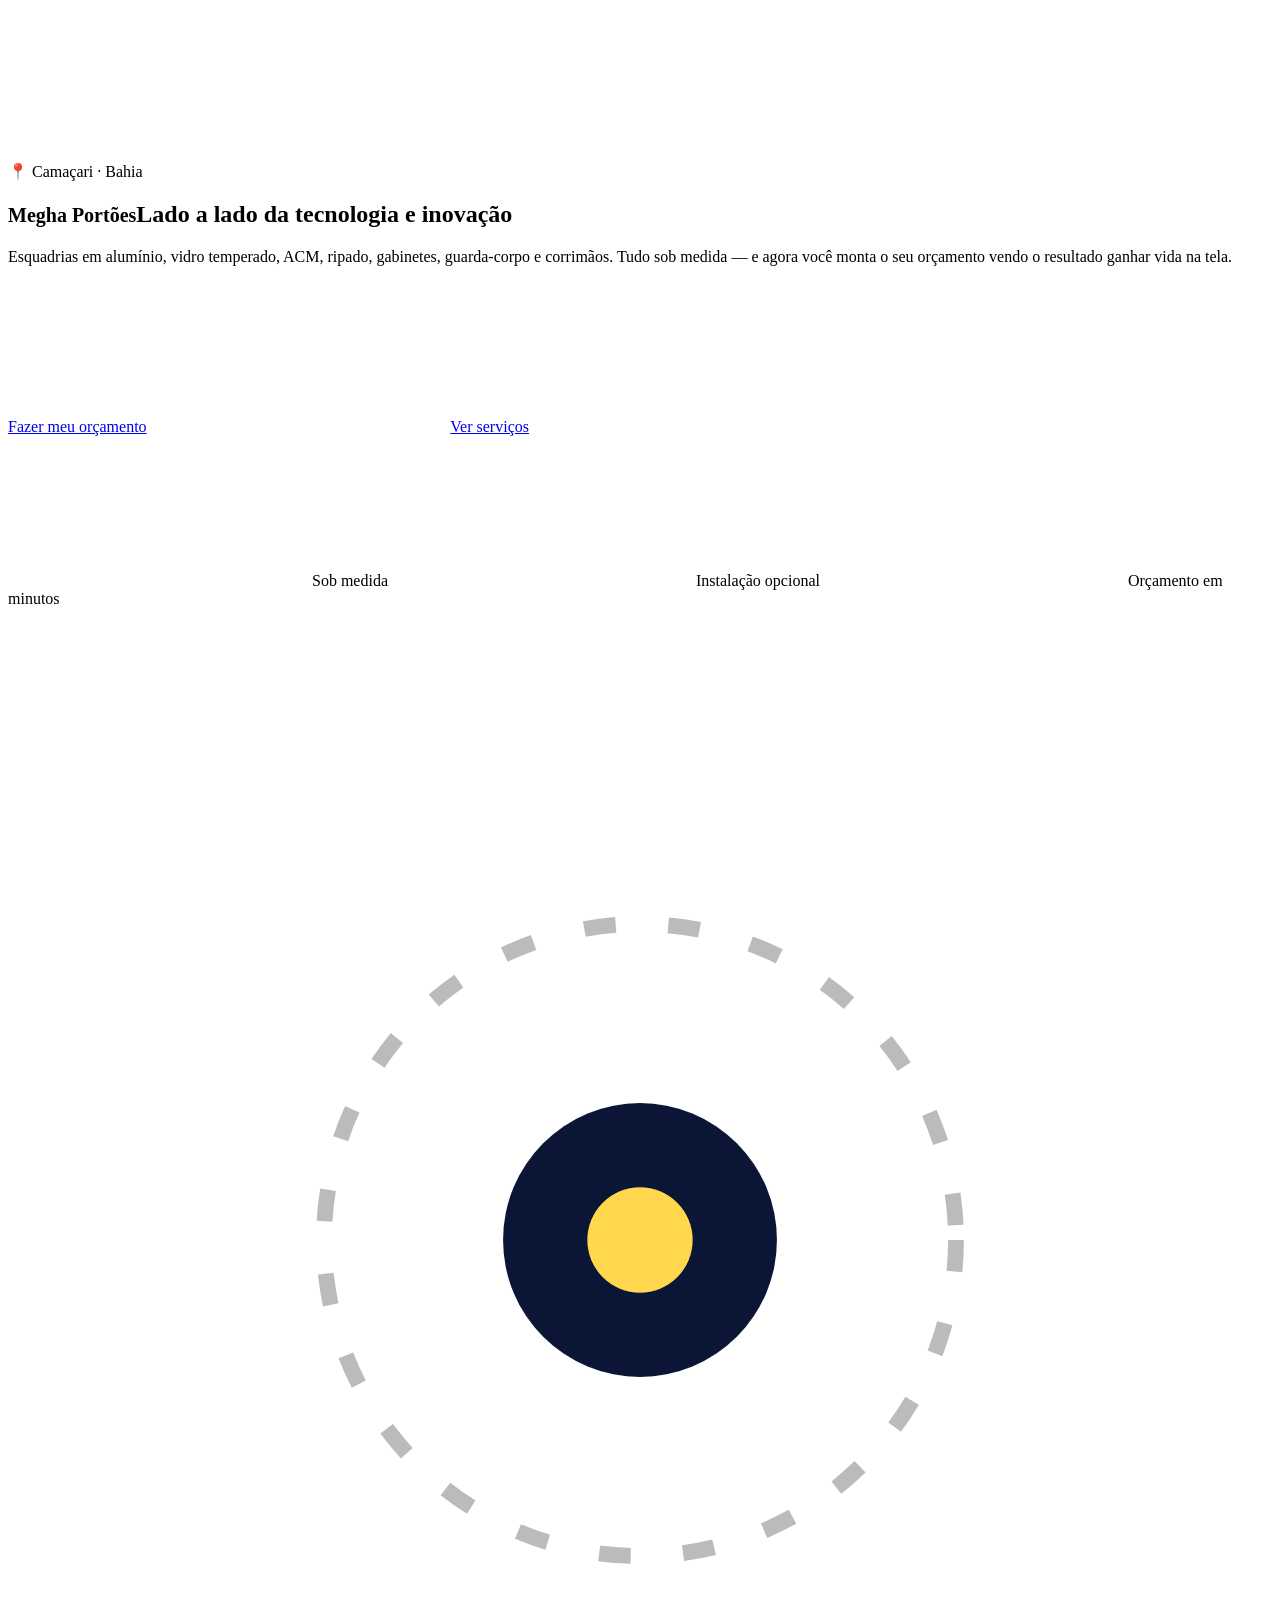
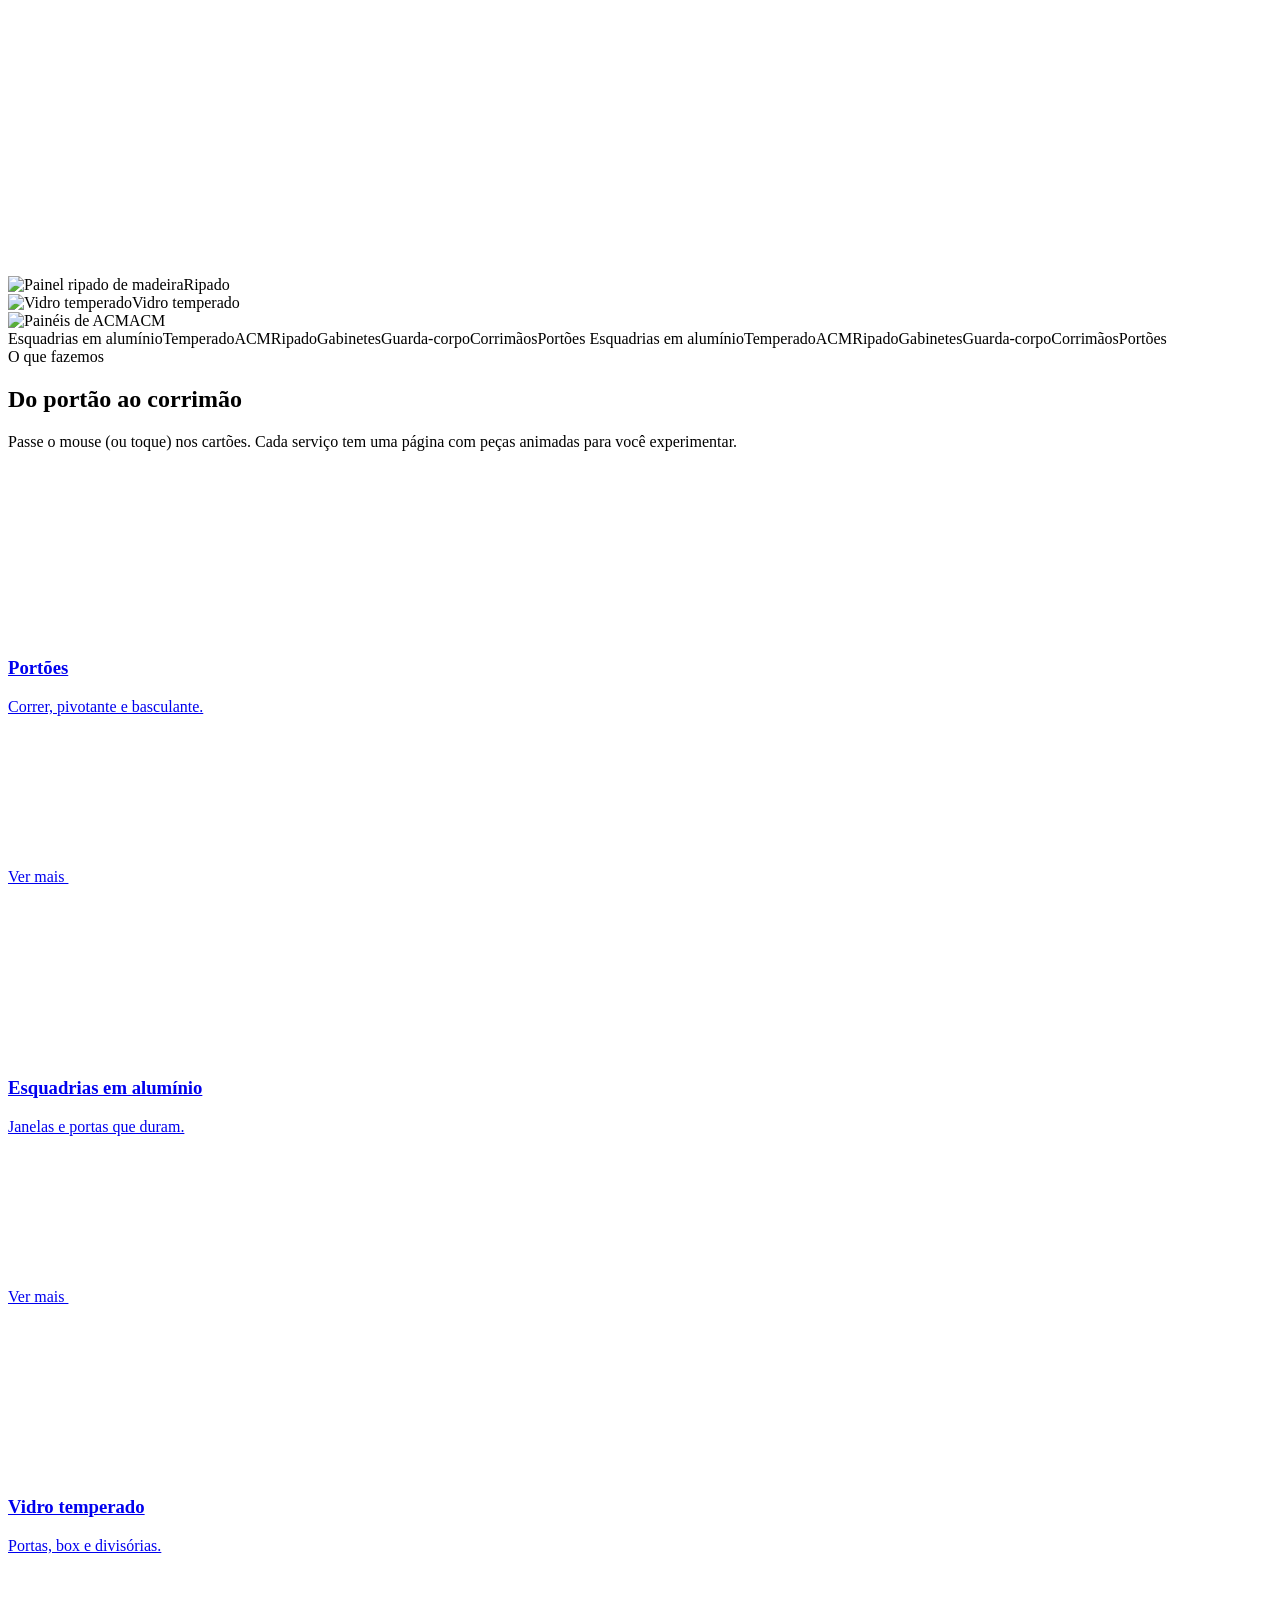
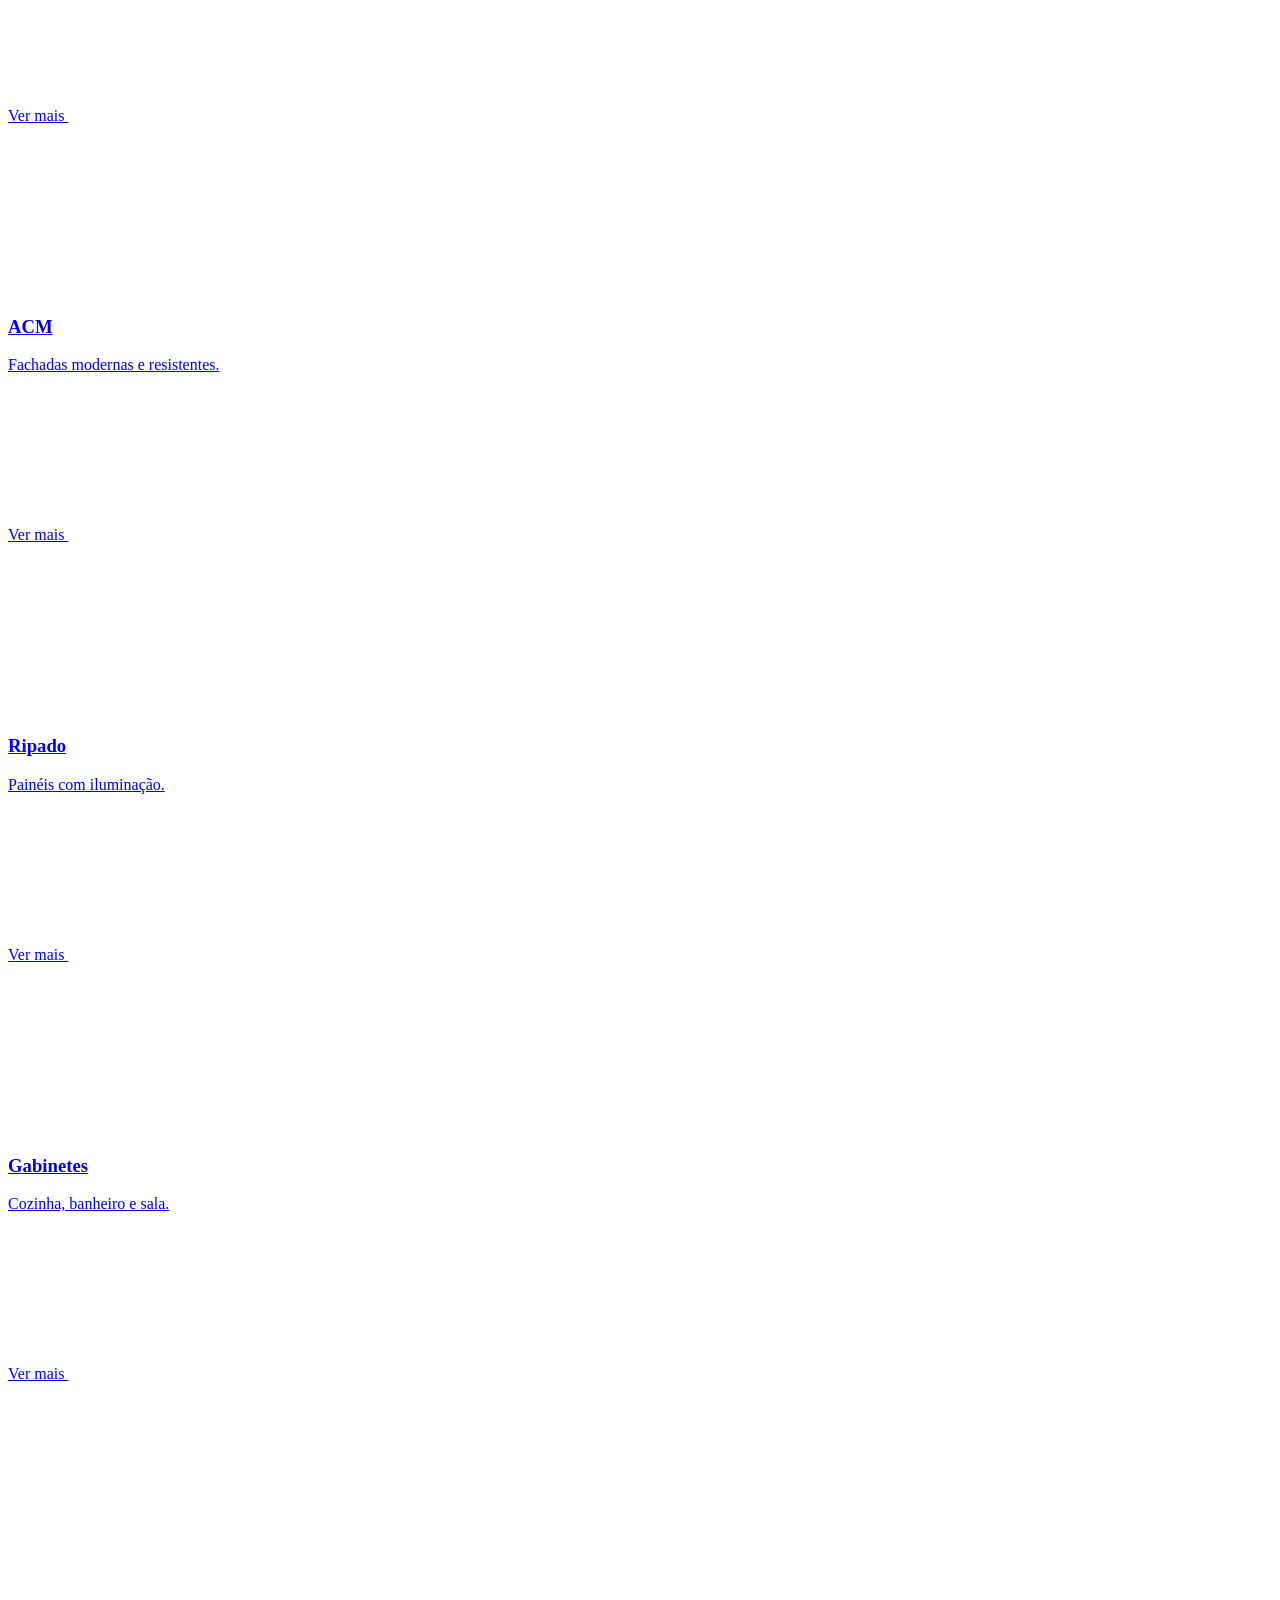
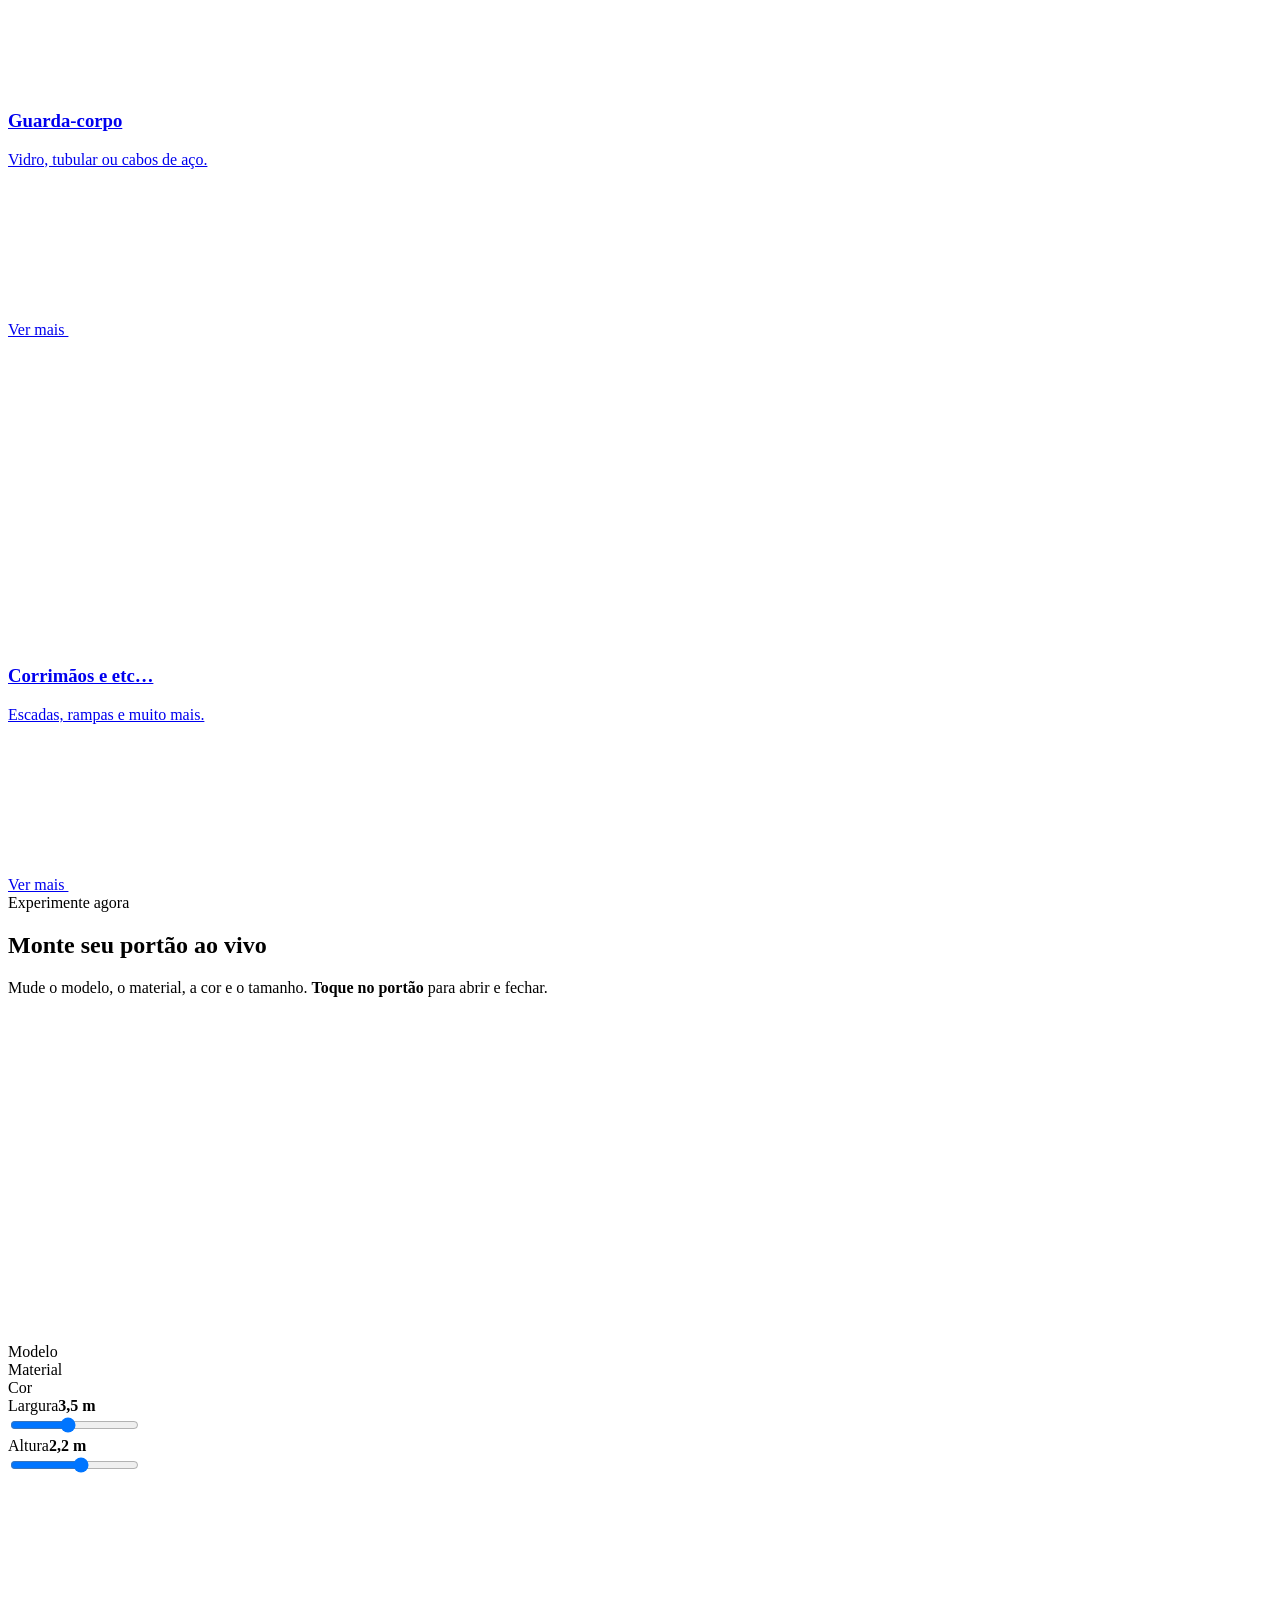
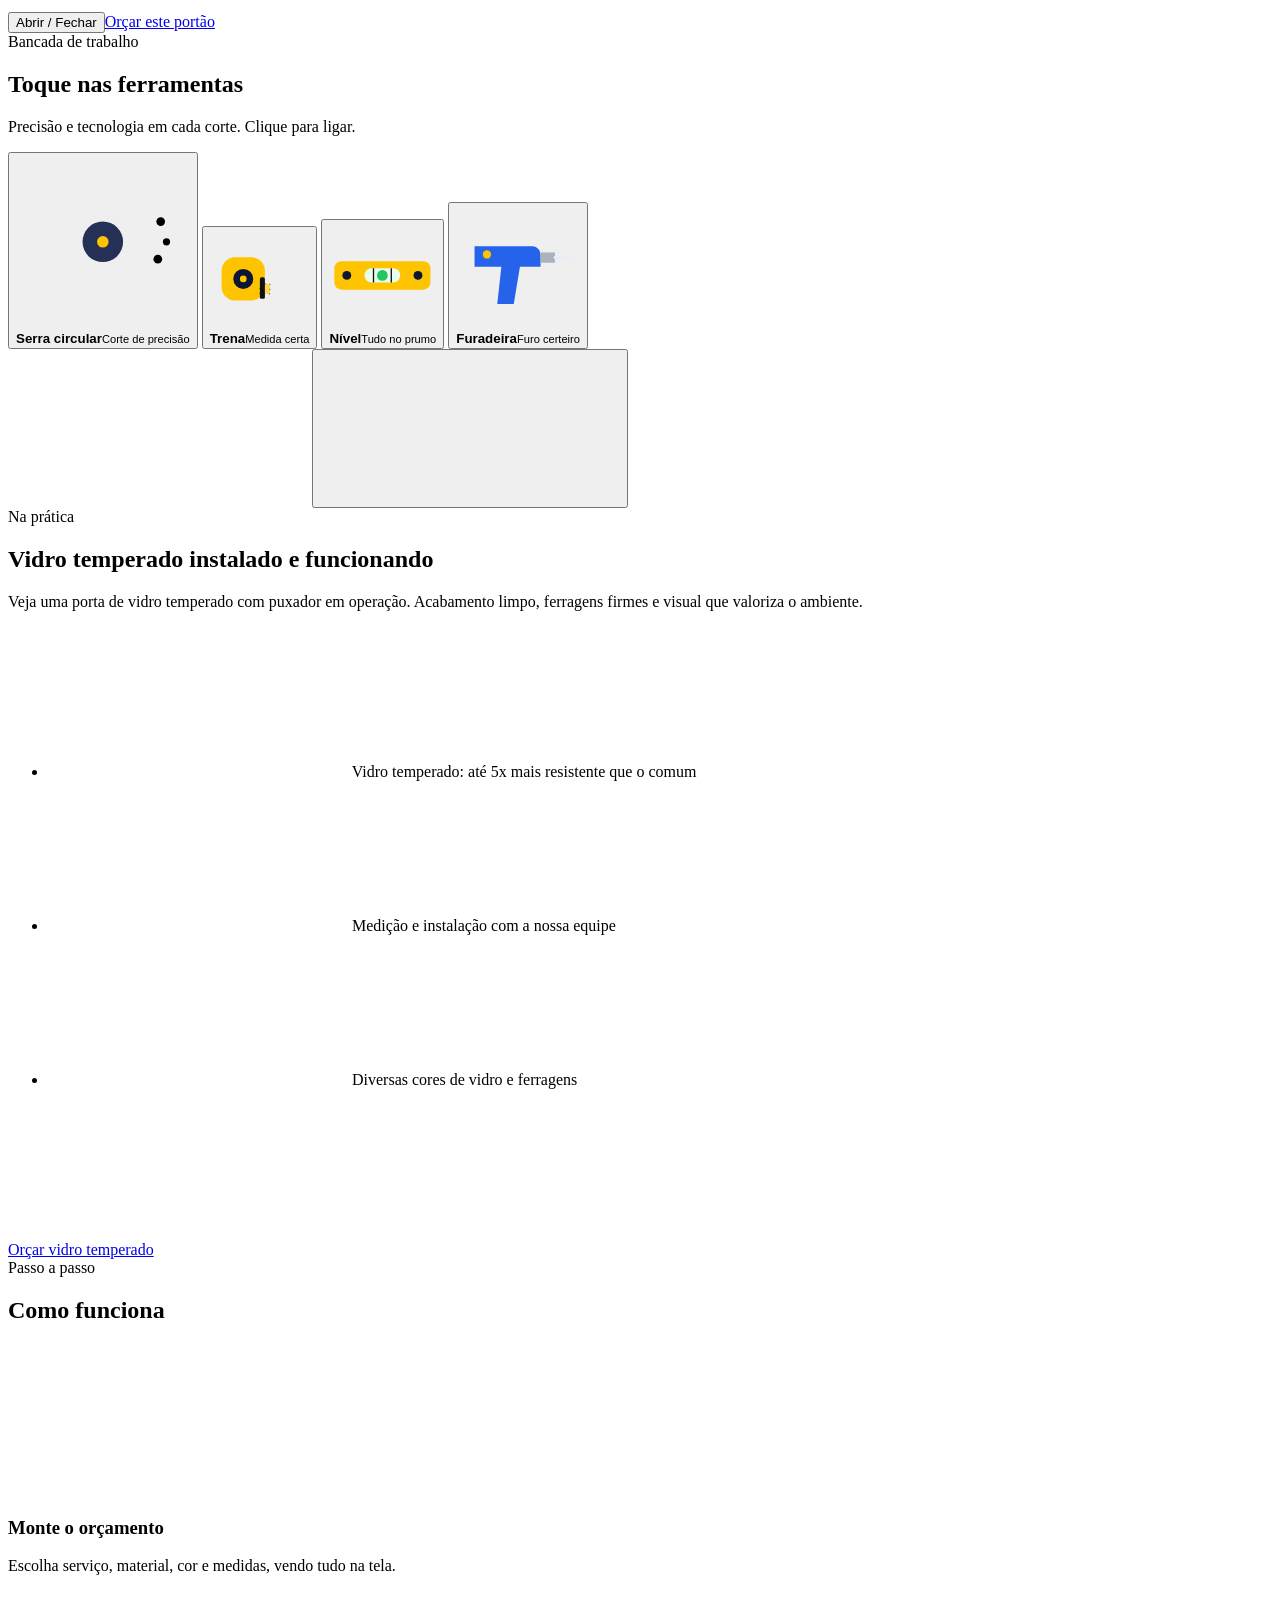
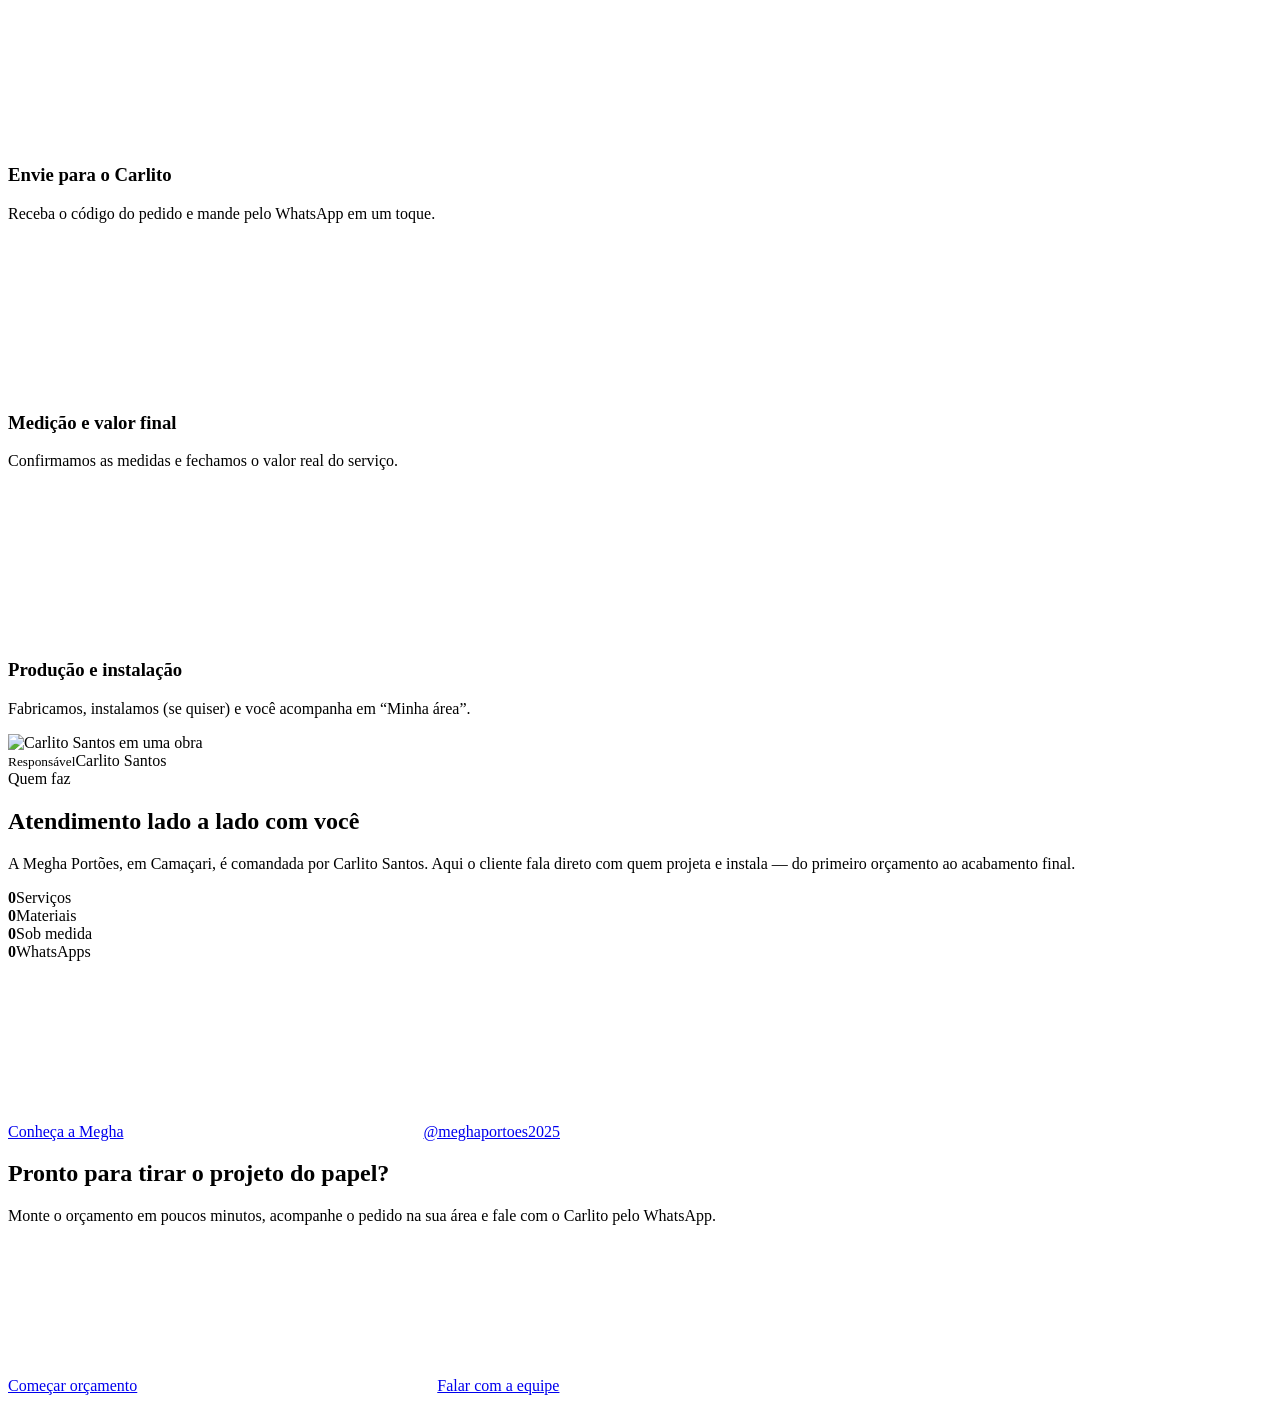
==== index.html @ 3148534c "Add files via upload" ====
<!doctype html>
<html lang="pt-BR">
<head>
<meta charset="utf-8">
<meta name="viewport" content="width=device-width, initial-scale=1">
<title>Megha Portões — Portões, esquadrias, vidro temperado e ACM em Camaçari-BA</title>
<meta name="description" content="Megha Portões: esquadrias em alumínio, vidro temperado, ACM, ripado, gabinetes, guarda-corpo e corrimãos em Camaçari-BA. Monte seu orçamento online com pré-visualização animada.">
<meta name="theme-color" content="#050b1e">
<meta property="og:title" content="Megha Portões — Lado a lado da Tecnologia e Inovação">
<meta property="og:description" content="Monte seu orçamento online e veja seu portão ganhar forma na tela.">
<meta property="og:image" content="assets/img/banner.webp">
<link rel="icon" href="assets/img/favicon.png">
<link rel="apple-touch-icon" href="assets/img/icon-192.png">
<link rel="preconnect" href="https://fonts.googleapis.com"><link rel="preconnect" href="https://fonts.gstatic.com" crossorigin>
<link href="https://fonts.googleapis.com/css2?family=Exo+2:ital,wght@0,700;0,800;1,700;1,800;1,900&family=Manrope:wght@500;600;700;800&display=swap" rel="stylesheet">
<link rel="stylesheet" href="css/style.css">
<link rel="stylesheet" href="css/pieces.css">
</head>
<body>
<header id="site-header"></header>

<main>
<!-- HERO -->
<section class="hero" data-parallax>
  <canvas id="sparks" aria-hidden="true"></canvas>
  <div class="wrap hero-grid">
    <div class="reveal">
      <span class="eyebrow">📍 Camaçari · Bahia</span>
      <h1><small>Megha Portões</small>Lado a lado da <span class="grad">tecnologia</span> e inovação</h1>
      <p class="lead">Esquadrias em alumínio, vidro temperado, ACM, ripado, gabinetes, guarda-corpo e corrimãos. Tudo sob medida — e agora você monta o seu orçamento vendo o resultado ganhar vida na tela.</p>
      <div class="cta-row">
        <a class="btn" href="orcamento.html"><span>Fazer meu orçamento</span><svg class="ic"><use href="#i-arrow"/></svg></a>
        <a class="btn ghost" href="servicos.html"><span>Ver serviços</span></a>
      </div>
      <div class="trust">
        <span><svg class="ic"><use href="#i-ruler"/></svg> Sob medida</span>
        <span><svg class="ic"><use href="#i-shield"/></svg> Instalação opcional</span>
        <span><svg class="ic"><use href="#i-bolt"/></svg> Orçamento em minutos</span>
      </div>
    </div>
    <div class="hero-art reveal" style="--d:.15s">
      <div class="saw-big" data-depth="-0.4"><svg viewBox="0 0 120 120"><path data-saw="60 60 58 48 28" fill="url(#sawg)" stroke="#fff3" stroke-width=".6"/><defs><radialGradient id="sawg" cx=".4" cy=".35"><stop offset="0" stop-color="#ffe27a"/><stop offset="1" stop-color="#ff9d00"/></radialGradient></defs><circle cx="60" cy="60" r="30" fill="none" stroke="#0004" stroke-width="1.5" stroke-dasharray="3 5"/><circle cx="60" cy="60" r="13" fill="#0b1636"/><circle cx="60" cy="60" r="5" fill="#ffd84d"/></svg></div>
      <div class="float-card fc1" data-tilt="8" data-depth="0.8"><img src="assets/img/ripado.webp" alt="Painel ripado de madeira" loading="eager"><span>Ripado</span></div>
      <div class="float-card fc2" data-tilt="8" data-depth="1.2"><img src="assets/img/vidro.webp" alt="Vidro temperado" loading="eager"><span>Vidro temperado</span></div>
      <div class="float-card fc3" data-tilt="8" data-depth="0.6"><img src="assets/img/acm.webp" alt="Painéis de ACM" loading="eager"><span>ACM</span></div>
    </div>
  </div>
</section>

<div class="marquee" aria-hidden="true"><div class="marquee-track">
  <span>Esquadrias em alumínio</span><span>Temperado</span><span>ACM</span><span>Ripado</span><span>Gabinetes</span><span>Guarda-corpo</span><span>Corrimãos</span><span>Portões</span>
  <span>Esquadrias em alumínio</span><span>Temperado</span><span>ACM</span><span>Ripado</span><span>Gabinetes</span><span>Guarda-corpo</span><span>Corrimãos</span><span>Portões</span>
</div></div>

<!-- SERVIÇOS -->
<section>
  <div class="wrap">
    <div class="section-head reveal"><span class="eyebrow">O que fazemos</span><h2>Do portão ao <span class="grad">corrimão</span></h2><p class="muted">Passe o mouse (ou toque) nos cartões. Cada serviço tem uma página com peças animadas para você experimentar.</p></div>
    <div class="grid g4">
      <a class="tile-svc reveal" data-tilt="8" href="servicos.html#portoes"><img src="assets/img/aco.webp" alt="" loading="lazy"><div class="tx"><div class="ico"><svg class="ic"><use href="#i-gate"/></svg></div><h3>Portões</h3><p>Correr, pivotante e basculante.</p><span class="go">Ver mais <svg class="ic"><use href="#i-arrow"/></svg></span></div></a>
      <a class="tile-svc reveal" style="--d:.06s" data-tilt="8" href="servicos.html#esquadrias"><img src="assets/img/aluminio.webp" alt="" loading="lazy"><div class="tx"><div class="ico"><svg class="ic"><use href="#i-window"/></svg></div><h3>Esquadrias em alumínio</h3><p>Janelas e portas que duram.</p><span class="go">Ver mais <svg class="ic"><use href="#i-arrow"/></svg></span></div></a>
      <a class="tile-svc reveal" style="--d:.12s" data-tilt="8" href="servicos.html#temperado"><img src="assets/img/vidro.webp" alt="" loading="lazy"><div class="tx"><div class="ico"><svg class="ic"><use href="#i-door"/></svg></div><h3>Vidro temperado</h3><p>Portas, box e divisórias.</p><span class="go">Ver mais <svg class="ic"><use href="#i-arrow"/></svg></span></div></a>
      <a class="tile-svc reveal" style="--d:.18s" data-tilt="8" href="servicos.html#acm"><img src="assets/img/acm.webp" alt="" loading="lazy"><div class="tx"><div class="ico"><svg class="ic"><use href="#i-panel"/></svg></div><h3>ACM</h3><p>Fachadas modernas e resistentes.</p><span class="go">Ver mais <svg class="ic"><use href="#i-arrow"/></svg></span></div></a>
      <a class="tile-svc reveal" data-tilt="8" href="servicos.html#ripado"><img src="assets/img/ripado.webp" alt="" loading="lazy"><div class="tx"><div class="ico"><svg class="ic"><use href="#i-slats"/></svg></div><h3>Ripado</h3><p>Painéis com iluminação.</p><span class="go">Ver mais <svg class="ic"><use href="#i-arrow"/></svg></span></div></a>
      <a class="tile-svc reveal" style="--d:.06s" data-tilt="8" href="servicos.html#gabinetes"><img src="assets/img/gabinete.webp" alt="" loading="lazy"><div class="tx"><div class="ico"><svg class="ic"><use href="#i-cabinet"/></svg></div><h3>Gabinetes</h3><p>Cozinha, banheiro e sala.</p><span class="go">Ver mais <svg class="ic"><use href="#i-arrow"/></svg></span></div></a>
      <a class="tile-svc noimg reveal" style="--d:.12s" data-tilt="8" href="servicos.html#guardacorpo"><svg class="bigic"><use href="#i-rail"/></svg><div class="tx"><div class="ico"><svg class="ic"><use href="#i-rail"/></svg></div><h3>Guarda-corpo</h3><p>Vidro, tubular ou cabos de aço.</p><span class="go">Ver mais <svg class="ic"><use href="#i-arrow"/></svg></span></div></a>
      <a class="tile-svc noimg reveal" style="--d:.18s" data-tilt="8" href="servicos.html#corrimao"><svg class="bigic"><use href="#i-handrail"/></svg><div class="tx"><div class="ico"><svg class="ic"><use href="#i-handrail"/></svg></div><h3>Corrimãos e etc…</h3><p>Escadas, rampas e muito mais.</p><span class="go">Ver mais <svg class="ic"><use href="#i-arrow"/></svg></span></div></a>
    </div>
  </div>
</section>

<!-- DEMO DO PORTÃO -->
<section id="demo">
  <div class="wrap" id="gateDemo">
    <div class="section-head reveal"><span class="eyebrow">Experimente agora</span><h2>Monte seu portão <span class="grad">ao vivo</span></h2><p class="muted">Mude o modelo, o material, a cor e o tamanho. <b>Toque no portão</b> para abrir e fechar.</p></div>
    <div class="demo-grid">
      <div class="reveal"><div id="gateDemoStage" style="height:330px"></div></div>
      <div class="card reveal" style="--d:.1s">
        <div class="ctrl-group"><label>Modelo</label><div class="segs" id="demoTipo"></div></div>
        <div class="ctrl-group"><label>Material</label><div class="segs" id="demoMat"></div></div>
        <div class="ctrl-group"><label>Cor</label><div class="swatches" id="demoColors"></div></div>
        <div class="ctrl-group"><div class="range-row"><label style="margin:0">Largura</label><b id="demoWv">3,5 m</b></div><input id="demoW" type="range" min="1.5" max="6" step=".1" value="3.5" aria-label="Largura do portão"></div>
        <div class="ctrl-group"><div class="range-row"><label style="margin:0">Altura</label><b id="demoHv">2,2 m</b></div><input id="demoH" type="range" min="1.2" max="3" step=".1" value="2.2" aria-label="Altura do portão"></div>
        <div class="cta-row"><button class="btn ghost sm" id="demoOpen" type="button"><span>Abrir / Fechar</span></button><a class="btn sm" href="orcamento.html"><span>Orçar este portão</span><svg class="ic"><use href="#i-arrow"/></svg></a></div>
      </div>
    </div>
  </div>
</section>

<!-- FERRAMENTAS -->
<section>
  <div class="wrap">
    <div class="section-head center reveal"><span class="eyebrow">Bancada de trabalho</span><h2>Toque nas <span class="grad">ferramentas</span></h2><p class="muted">Precisão e tecnologia em cada corte. Clique para ligar.</p></div>
    <div class="tools">
      <button class="tool reveal" data-tool="saw" type="button" aria-label="Serra circular"><svg class="t" viewBox="0 0 120 120"><g class="blade"><path data-saw="60 60 46 38 24" fill="#d5dcea" stroke="#6b7690" stroke-width="1"/><circle cx="60" cy="60" r="14" fill="#243055"/><circle cx="60" cy="60" r="4" fill="#ffc400"/></g><circle class="spark" cx="100" cy="46" r="3"/><circle class="spark" cx="104" cy="60" r="2.5"/><circle class="spark" cx="98" cy="72" r="3"/></svg><b>Serra circular</b><small>Corte de precisão</small></button>
      <button class="tool reveal" data-tool="tape" style="--d:.08s" type="button" aria-label="Trena"><svg class="t" viewBox="0 0 120 120"><rect x="14" y="34" width="52" height="52" rx="16" fill="#ffc400"/><circle cx="40" cy="60" r="12" fill="#0b1636"/><circle cx="40" cy="60" r="4" fill="#ffc400"/><rect class="tape-strip" x="60" y="66" width="12" height="12" fill="#ffd84d" stroke="#111" stroke-width="1" stroke-dasharray="1 5"/><rect x="60" y="58" width="6" height="26" rx="2" fill="#111"/></svg><b>Trena</b><small>Medida certa</small></button>
      <button class="tool reveal" data-tool="level" style="--d:.16s" type="button" aria-label="Nível"><svg class="t" viewBox="0 0 120 120"><rect x="6" y="44" width="108" height="32" rx="8" fill="#ffc400"/><rect x="40" y="52" width="40" height="16" rx="8" fill="#e8fff0"/><circle class="bubble" cx="60" cy="60" r="6" fill="#22c55e"/><line x1="50" y1="52" x2="50" y2="68" stroke="#111" stroke-width="1.5"/><line x1="70" y1="52" x2="70" y2="68" stroke="#111" stroke-width="1.5"/><circle cx="20" cy="60" r="5" fill="#0b1636"/><circle cx="100" cy="60" r="5" fill="#0b1636"/></svg><b>Nível</b><small>Tudo no prumo</small></button>
      <button class="tool reveal" data-tool="drill" style="--d:.24s" type="button" aria-label="Furadeira"><svg class="t" viewBox="0 0 120 120"><g class="drill-body"><path d="M18 40h56a8 8 0 0 1 8 8v12H62l-6 36H40l4-36H18z" fill="#2563eb"/><rect x="82" y="46" width="14" height="10" fill="#aab3be"/><path d="M96 51h16" stroke="#e7ecf5" stroke-width="3" stroke-linecap="round" class="bit" stroke-dasharray="5 3"/><circle cx="30" cy="48" r="4" fill="#ffc400"/></g></svg><b>Furadeira</b><small>Furo certeiro</small></button>
    </div>
  </div>
</section>

<!-- VÍDEO -->
<section>
  <div class="wrap video-wrap">
    <div class="video-card reveal">
      <video preload="metadata" playsinline poster="assets/video/poster.jpg"><source src="assets/video/instalacao.mp4" type="video/mp4"></video>
      <button class="play" type="button" aria-label="Reproduzir vídeo"><span><svg class="ic"><use href="#i-play"/></svg></span></button>
    </div>
    <div class="reveal" style="--d:.12s">
      <span class="eyebrow">Na prática</span>
      <h2>Vidro temperado <span class="grad">instalado</span> e funcionando</h2>
      <p class="muted">Veja uma porta de vidro temperado com puxador em operação. Acabamento limpo, ferragens firmes e visual que valoriza o ambiente.</p>
      <ul class="checks">
        <li><svg class="ic"><use href="#i-check"/></svg> Vidro temperado: até 5x mais resistente que o comum</li>
        <li><svg class="ic"><use href="#i-check"/></svg> Medição e instalação com a nossa equipe</li>
        <li><svg class="ic"><use href="#i-check"/></svg> Diversas cores de vidro e ferragens</li>
      </ul>
      <a class="btn" href="orcamento.html"><span>Orçar vidro temperado</span><svg class="ic"><use href="#i-arrow"/></svg></a>
    </div>
  </div>
</section>

<!-- COMO FUNCIONA -->
<section>
  <div class="wrap">
    <div class="section-head center reveal"><span class="eyebrow">Passo a passo</span><h2>Como <span class="grad">funciona</span></h2></div>
    <div class="steps">
      <div class="step reveal"><svg class="ic"><use href="#i-edit"/></svg><h3>Monte o orçamento</h3><p class="muted">Escolha serviço, material, cor e medidas, vendo tudo na tela.</p></div>
      <div class="step reveal" style="--d:.08s"><svg class="ic"><use href="#i-whatsapp"/></svg><h3>Envie para o Carlito</h3><p class="muted">Receba o código do pedido e mande pelo WhatsApp em um toque.</p></div>
      <div class="step reveal" style="--d:.16s"><svg class="ic"><use href="#i-ruler"/></svg><h3>Medição e valor final</h3><p class="muted">Confirmamos as medidas e fechamos o valor real do serviço.</p></div>
      <div class="step reveal" style="--d:.24s"><svg class="ic"><use href="#i-wrench"/></svg><h3>Produção e instalação</h3><p class="muted">Fabricamos, instalamos (se quiser) e você acompanha em “Minha área”.</p></div>
    </div>
  </div>
</section>

<!-- QUEM FAZ -->
<section>
  <div class="wrap about-grid">
    <div class="portrait reveal"><img src="assets/img/carlito.webp" alt="Carlito Santos em uma obra" loading="lazy"><div class="tag"><small>Responsável</small>Carlito Santos</div></div>
    <div class="reveal" style="--d:.1s">
      <span class="eyebrow">Quem faz</span>
      <h2>Atendimento <span class="grad">lado a lado</span> com você</h2>
      <p class="muted">A Megha Portões, em Camaçari, é comandada por Carlito Santos. Aqui o cliente fala direto com quem projeta e instala — do primeiro orçamento ao acabamento final.</p>
      <div class="stats">
        <div class="stat"><b data-count="8">0</b><span>Serviços</span></div>
        <div class="stat"><b data-count="6">0</b><span>Materiais</span></div>
        <div class="stat"><b data-count="100" data-suffix="%">0</b><span>Sob medida</span></div>
        <div class="stat"><b data-count="2">0</b><span>WhatsApps</span></div>
      </div>
      <div class="cta-row" style="margin-top:26px"><a class="btn ghost" href="sobre.html"><span>Conheça a Megha</span></a><a class="btn ghost" href="https://www.instagram.com/meghaportoes2025/" target="_blank" rel="noopener"><svg class="ic"><use href="#i-instagram"/></svg><span>@meghaportoes2025</span></a></div>
    </div>
  </div>
</section>

<section style="padding-top:0">
  <div class="wrap">
    <div class="cta-band reveal">
      <h2>Pronto para tirar o projeto do papel?</h2>
      <p>Monte o orçamento em poucos minutos, acompanhe o pedido na sua área e fale com o Carlito pelo WhatsApp.</p>
      <div class="cta-row"><a class="btn" href="orcamento.html"><span>Começar orçamento</span><svg class="ic"><use href="#i-arrow"/></svg></a><a class="btn ghost" href="contato.html"><span>Falar com a equipe</span></a></div>
    </div>
  </div>
</section>
</main>

<footer id="site-footer"></footer>
<script src="js/config.js"></script>
<script src="js/pieces.js"></script>
<script src="js/main.js"></script>
</body>
</html>
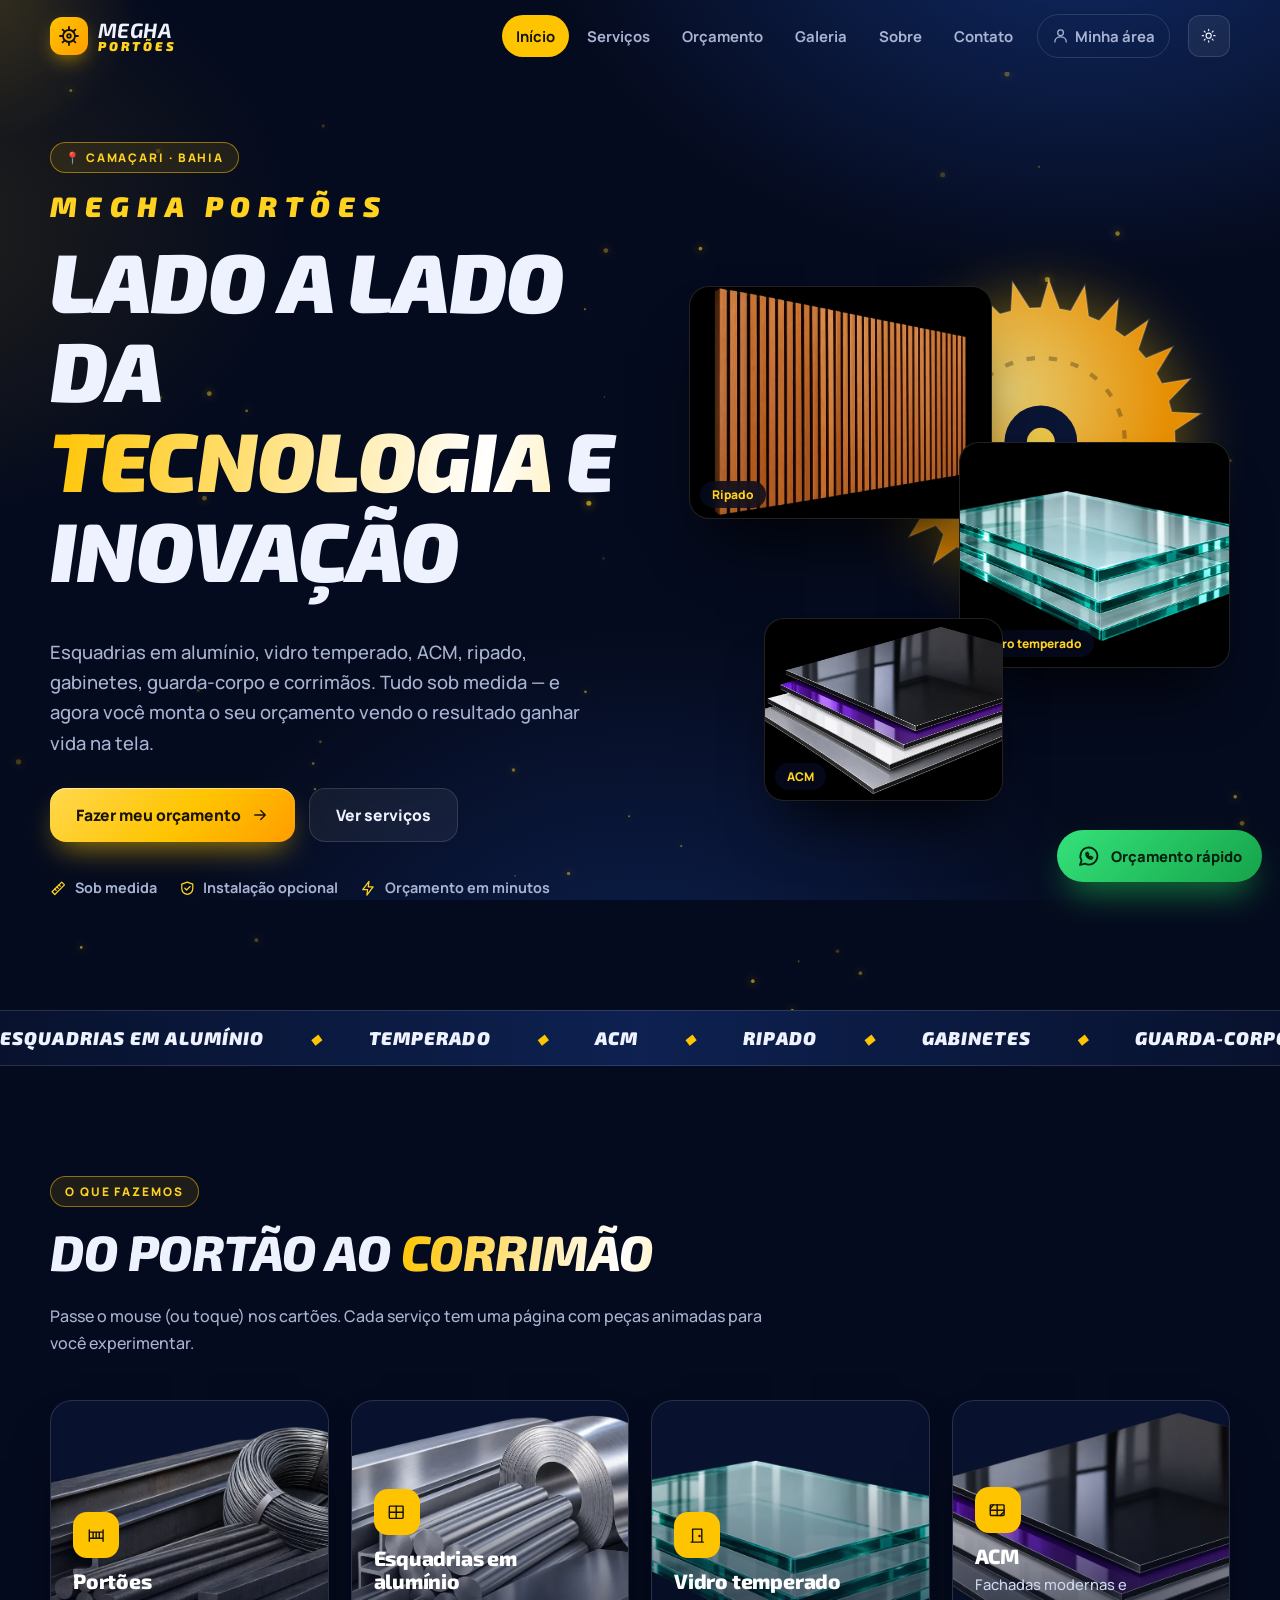
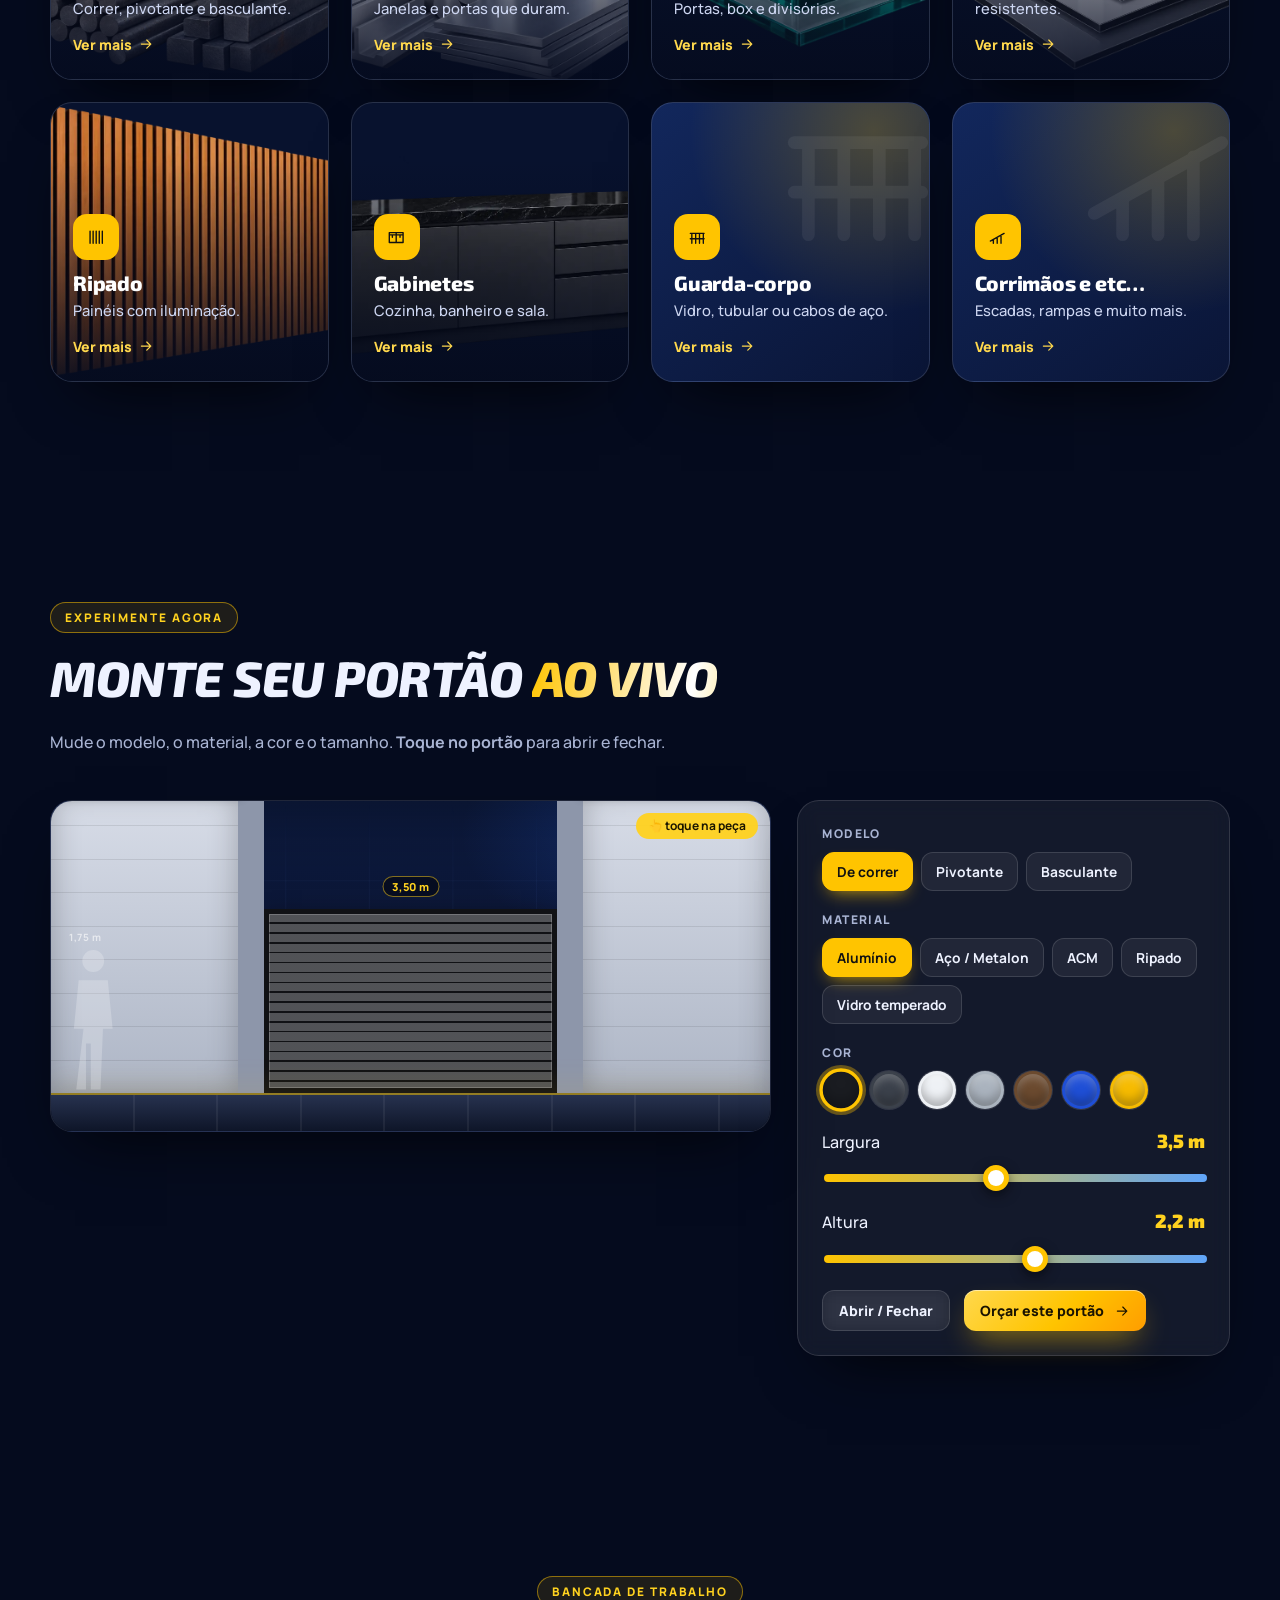
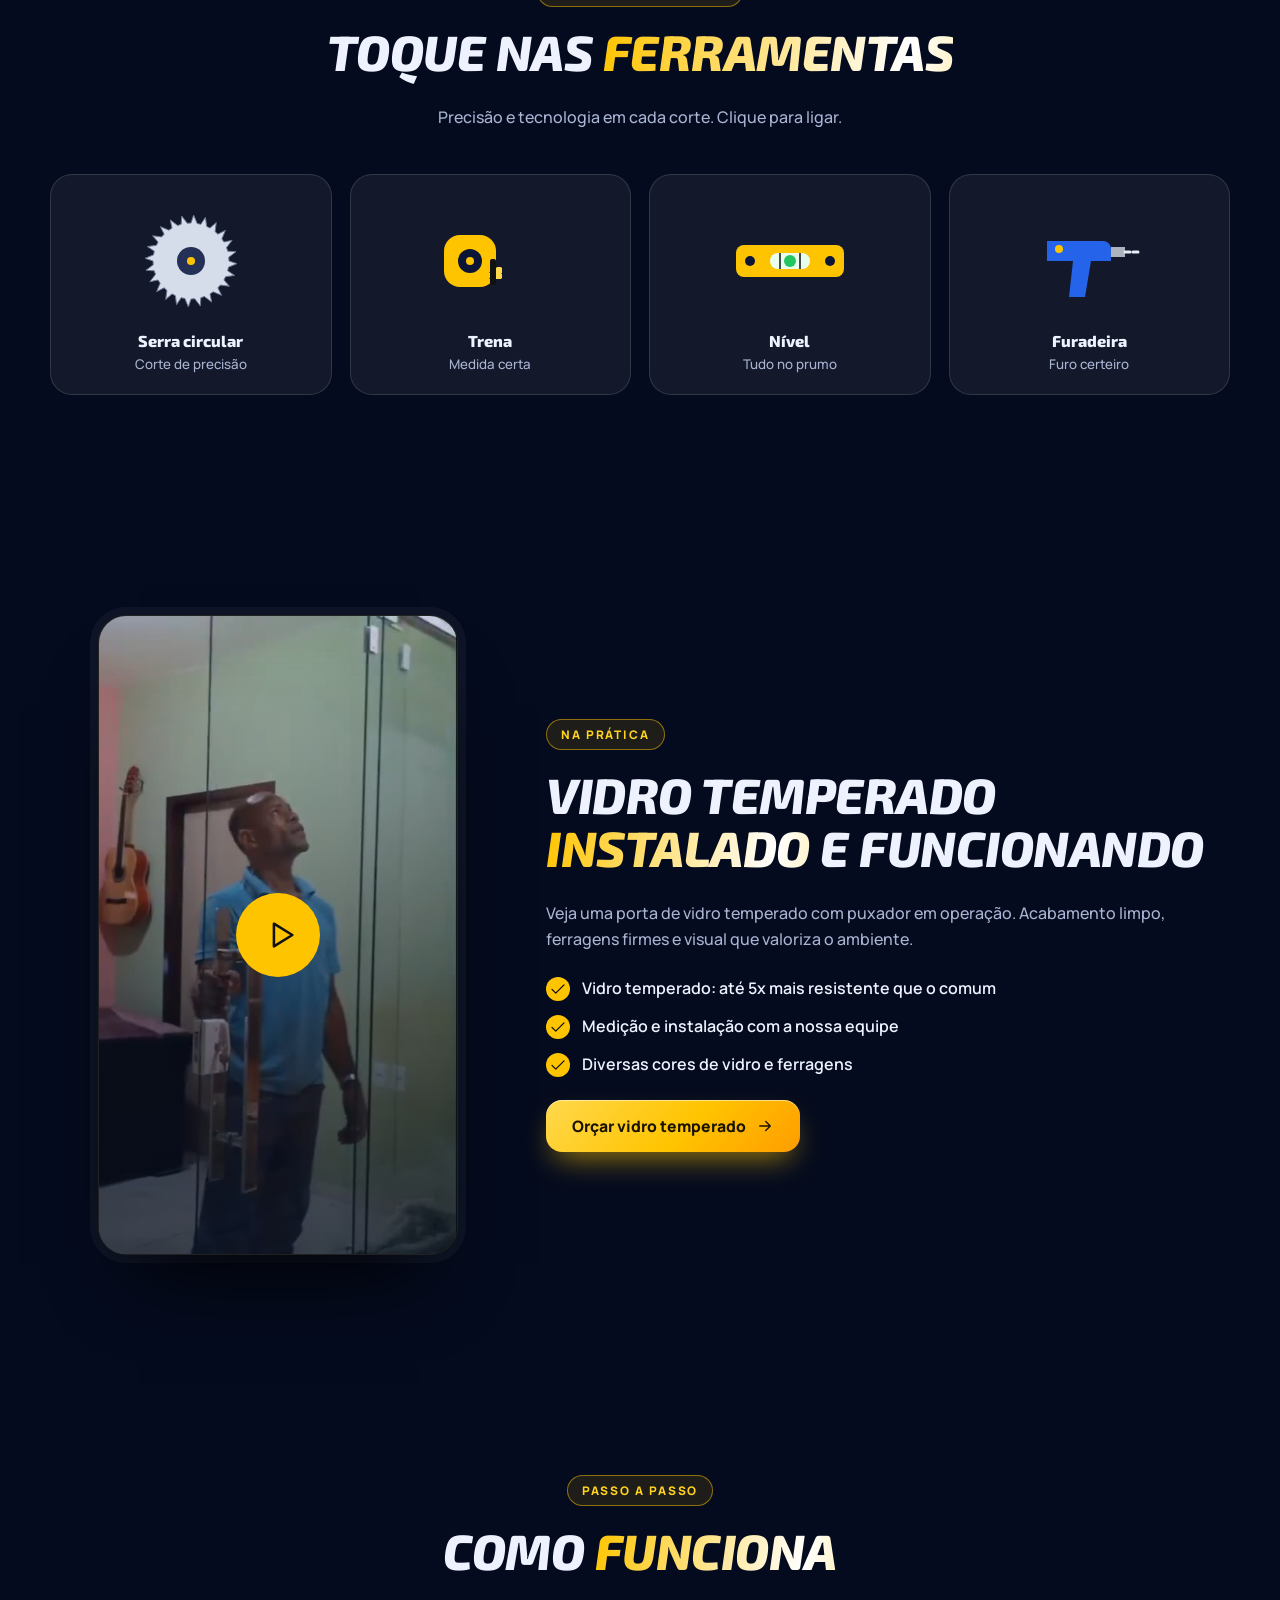
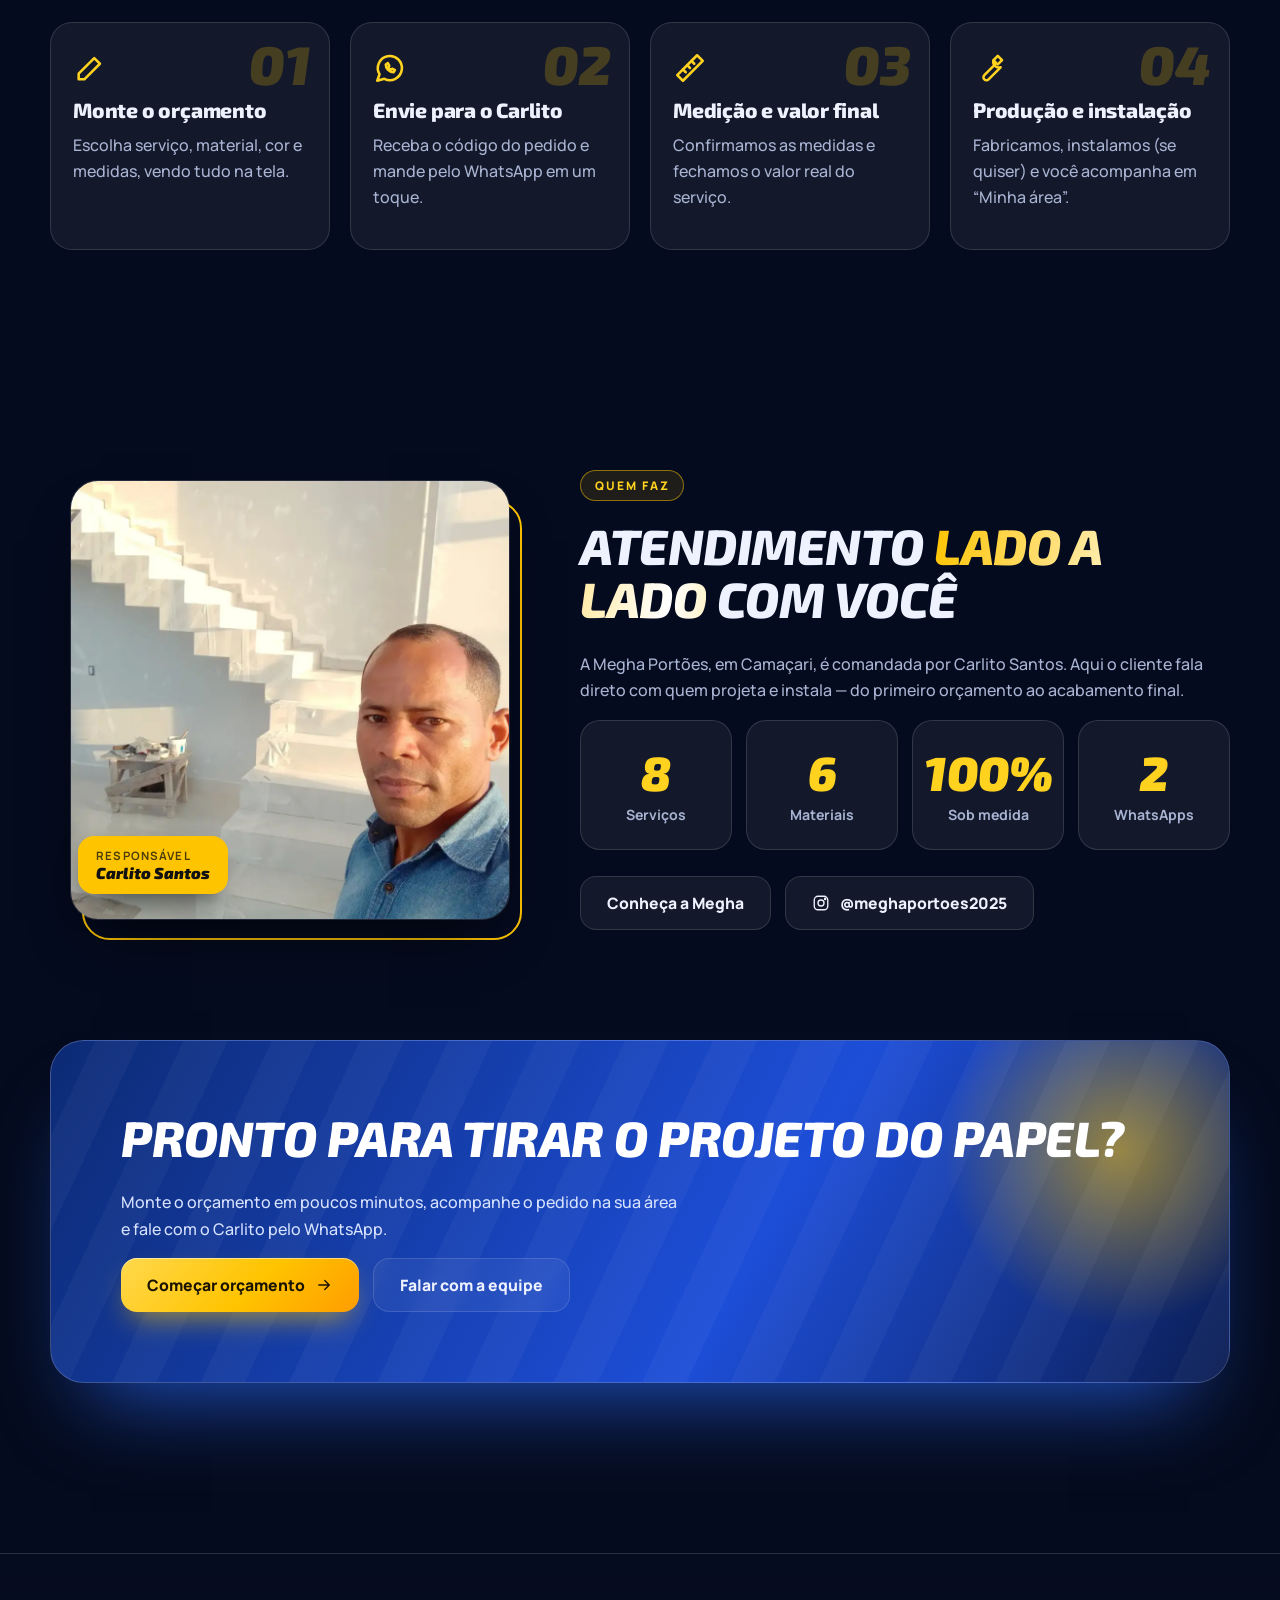
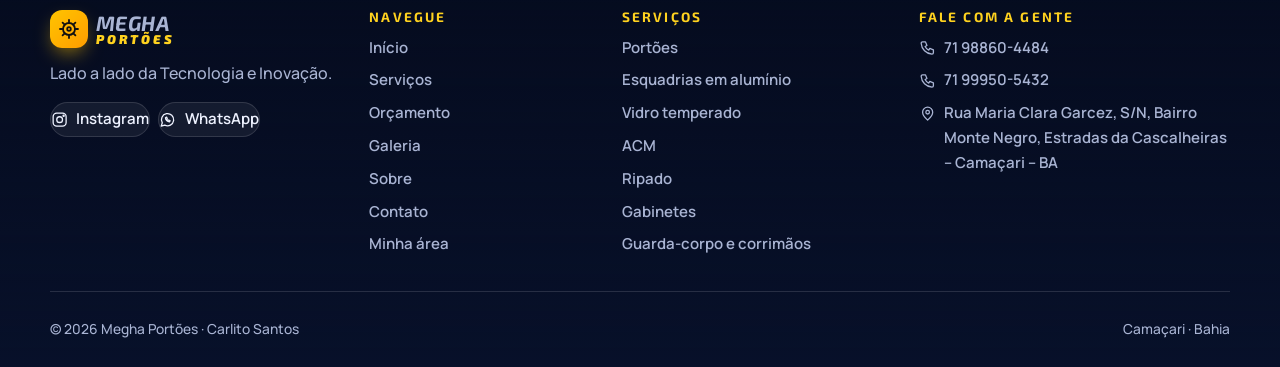
==== commit fc5dd8ff: "Add files via upload" ====
--- a/index.html
+++ b/index.html
@@ -8,13 +8,13 @@
 <meta name="theme-color" content="#050b1e">
 <meta property="og:title" content="Megha Portões — Lado a lado da Tecnologia e Inovação">
 <meta property="og:description" content="Monte seu orçamento online e veja seu portão ganhar forma na tela.">
-<meta property="og:image" content="assets/img/banner.webp">
-<link rel="icon" href="assets/img/favicon.png">
-<link rel="apple-touch-icon" href="assets/img/icon-192.png">
+<meta property="og:image" content="banner.webp">
+<link rel="icon" href="favicon.png">
+<link rel="apple-touch-icon" href="icon-192.png">
 <link rel="preconnect" href="https://fonts.googleapis.com"><link rel="preconnect" href="https://fonts.gstatic.com" crossorigin>
 <link href="https://fonts.googleapis.com/css2?family=Exo+2:ital,wght@0,700;0,800;1,700;1,800;1,900&family=Manrope:wght@500;600;700;800&display=swap" rel="stylesheet">
-<link rel="stylesheet" href="css/style.css">
-<link rel="stylesheet" href="css/pieces.css">
+<link rel="stylesheet" href="style.css">
+<link rel="stylesheet" href="pieces.css">
 </head>
 <body>
 <header id="site-header"></header>
@@ -40,9 +40,9 @@
     </div>
     <div class="hero-art reveal" style="--d:.15s">
       <div class="saw-big" data-depth="-0.4"><svg viewBox="0 0 120 120"><path data-saw="60 60 58 48 28" fill="url(#sawg)" stroke="#fff3" stroke-width=".6"/><defs><radialGradient id="sawg" cx=".4" cy=".35"><stop offset="0" stop-color="#ffe27a"/><stop offset="1" stop-color="#ff9d00"/></radialGradient></defs><circle cx="60" cy="60" r="30" fill="none" stroke="#0004" stroke-width="1.5" stroke-dasharray="3 5"/><circle cx="60" cy="60" r="13" fill="#0b1636"/><circle cx="60" cy="60" r="5" fill="#ffd84d"/></svg></div>
-      <div class="float-card fc1" data-tilt="8" data-depth="0.8"><img src="assets/img/ripado.webp" alt="Painel ripado de madeira" loading="eager"><span>Ripado</span></div>
-      <div class="float-card fc2" data-tilt="8" data-depth="1.2"><img src="assets/img/vidro.webp" alt="Vidro temperado" loading="eager"><span>Vidro temperado</span></div>
-      <div class="float-card fc3" data-tilt="8" data-depth="0.6"><img src="assets/img/acm.webp" alt="Painéis de ACM" loading="eager"><span>ACM</span></div>
+      <div class="float-card fc1" data-tilt="8" data-depth="0.8"><img src="ripado.webp" alt="Painel ripado de madeira" loading="eager"><span>Ripado</span></div>
+      <div class="float-card fc2" data-tilt="8" data-depth="1.2"><img src="vidro.webp" alt="Vidro temperado" loading="eager"><span>Vidro temperado</span></div>
+      <div class="float-card fc3" data-tilt="8" data-depth="0.6"><img src="acm.webp" alt="Painéis de ACM" loading="eager"><span>ACM</span></div>
     </div>
   </div>
 </section>
@@ -57,12 +57,12 @@
   <div class="wrap">
     <div class="section-head reveal"><span class="eyebrow">O que fazemos</span><h2>Do portão ao <span class="grad">corrimão</span></h2><p class="muted">Passe o mouse (ou toque) nos cartões. Cada serviço tem uma página com peças animadas para você experimentar.</p></div>
     <div class="grid g4">
-      <a class="tile-svc reveal" data-tilt="8" href="servicos.html#portoes"><img src="assets/img/aco.webp" alt="" loading="lazy"><div class="tx"><div class="ico"><svg class="ic"><use href="#i-gate"/></svg></div><h3>Portões</h3><p>Correr, pivotante e basculante.</p><span class="go">Ver mais <svg class="ic"><use href="#i-arrow"/></svg></span></div></a>
-      <a class="tile-svc reveal" style="--d:.06s" data-tilt="8" href="servicos.html#esquadrias"><img src="assets/img/aluminio.webp" alt="" loading="lazy"><div class="tx"><div class="ico"><svg class="ic"><use href="#i-window"/></svg></div><h3>Esquadrias em alumínio</h3><p>Janelas e portas que duram.</p><span class="go">Ver mais <svg class="ic"><use href="#i-arrow"/></svg></span></div></a>
-      <a class="tile-svc reveal" style="--d:.12s" data-tilt="8" href="servicos.html#temperado"><img src="assets/img/vidro.webp" alt="" loading="lazy"><div class="tx"><div class="ico"><svg class="ic"><use href="#i-door"/></svg></div><h3>Vidro temperado</h3><p>Portas, box e divisórias.</p><span class="go">Ver mais <svg class="ic"><use href="#i-arrow"/></svg></span></div></a>
-      <a class="tile-svc reveal" style="--d:.18s" data-tilt="8" href="servicos.html#acm"><img src="assets/img/acm.webp" alt="" loading="lazy"><div class="tx"><div class="ico"><svg class="ic"><use href="#i-panel"/></svg></div><h3>ACM</h3><p>Fachadas modernas e resistentes.</p><span class="go">Ver mais <svg class="ic"><use href="#i-arrow"/></svg></span></div></a>
-      <a class="tile-svc reveal" data-tilt="8" href="servicos.html#ripado"><img src="assets/img/ripado.webp" alt="" loading="lazy"><div class="tx"><div class="ico"><svg class="ic"><use href="#i-slats"/></svg></div><h3>Ripado</h3><p>Painéis com iluminação.</p><span class="go">Ver mais <svg class="ic"><use href="#i-arrow"/></svg></span></div></a>
-      <a class="tile-svc reveal" style="--d:.06s" data-tilt="8" href="servicos.html#gabinetes"><img src="assets/img/gabinete.webp" alt="" loading="lazy"><div class="tx"><div class="ico"><svg class="ic"><use href="#i-cabinet"/></svg></div><h3>Gabinetes</h3><p>Cozinha, banheiro e sala.</p><span class="go">Ver mais <svg class="ic"><use href="#i-arrow"/></svg></span></div></a>
+      <a class="tile-svc reveal" data-tilt="8" href="servicos.html#portoes"><img src="aco.webp" alt="" loading="lazy"><div class="tx"><div class="ico"><svg class="ic"><use href="#i-gate"/></svg></div><h3>Portões</h3><p>Correr, pivotante e basculante.</p><span class="go">Ver mais <svg class="ic"><use href="#i-arrow"/></svg></span></div></a>
+      <a class="tile-svc reveal" style="--d:.06s" data-tilt="8" href="servicos.html#esquadrias"><img src="aluminio.webp" alt="" loading="lazy"><div class="tx"><div class="ico"><svg class="ic"><use href="#i-window"/></svg></div><h3>Esquadrias em alumínio</h3><p>Janelas e portas que duram.</p><span class="go">Ver mais <svg class="ic"><use href="#i-arrow"/></svg></span></div></a>
+      <a class="tile-svc reveal" style="--d:.12s" data-tilt="8" href="servicos.html#temperado"><img src="vidro.webp" alt="" loading="lazy"><div class="tx"><div class="ico"><svg class="ic"><use href="#i-door"/></svg></div><h3>Vidro temperado</h3><p>Portas, box e divisórias.</p><span class="go">Ver mais <svg class="ic"><use href="#i-arrow"/></svg></span></div></a>
+      <a class="tile-svc reveal" style="--d:.18s" data-tilt="8" href="servicos.html#acm"><img src="acm.webp" alt="" loading="lazy"><div class="tx"><div class="ico"><svg class="ic"><use href="#i-panel"/></svg></div><h3>ACM</h3><p>Fachadas modernas e resistentes.</p><span class="go">Ver mais <svg class="ic"><use href="#i-arrow"/></svg></span></div></a>
+      <a class="tile-svc reveal" data-tilt="8" href="servicos.html#ripado"><img src="ripado.webp" alt="" loading="lazy"><div class="tx"><div class="ico"><svg class="ic"><use href="#i-slats"/></svg></div><h3>Ripado</h3><p>Painéis com iluminação.</p><span class="go">Ver mais <svg class="ic"><use href="#i-arrow"/></svg></span></div></a>
+      <a class="tile-svc reveal" style="--d:.06s" data-tilt="8" href="servicos.html#gabinetes"><img src="gabinete.webp" alt="" loading="lazy"><div class="tx"><div class="ico"><svg class="ic"><use href="#i-cabinet"/></svg></div><h3>Gabinetes</h3><p>Cozinha, banheiro e sala.</p><span class="go">Ver mais <svg class="ic"><use href="#i-arrow"/></svg></span></div></a>
       <a class="tile-svc noimg reveal" style="--d:.12s" data-tilt="8" href="servicos.html#guardacorpo"><svg class="bigic"><use href="#i-rail"/></svg><div class="tx"><div class="ico"><svg class="ic"><use href="#i-rail"/></svg></div><h3>Guarda-corpo</h3><p>Vidro, tubular ou cabos de aço.</p><span class="go">Ver mais <svg class="ic"><use href="#i-arrow"/></svg></span></div></a>
       <a class="tile-svc noimg reveal" style="--d:.18s" data-tilt="8" href="servicos.html#corrimao"><svg class="bigic"><use href="#i-handrail"/></svg><div class="tx"><div class="ico"><svg class="ic"><use href="#i-handrail"/></svg></div><h3>Corrimãos e etc…</h3><p>Escadas, rampas e muito mais.</p><span class="go">Ver mais <svg class="ic"><use href="#i-arrow"/></svg></span></div></a>
     </div>
@@ -104,7 +104,7 @@
 <section>
   <div class="wrap video-wrap">
     <div class="video-card reveal">
-      <video preload="metadata" playsinline poster="assets/video/poster.jpg"><source src="assets/video/instalacao.mp4" type="video/mp4"></video>
+      <video preload="metadata" playsinline poster="poster.jpg"><source src="instalacao.mp4" type="video/mp4"></video>
       <button class="play" type="button" aria-label="Reproduzir vídeo"><span><svg class="ic"><use href="#i-play"/></svg></span></button>
     </div>
     <div class="reveal" style="--d:.12s">
@@ -137,7 +137,7 @@
 <!-- QUEM FAZ -->
 <section>
   <div class="wrap about-grid">
-    <div class="portrait reveal"><img src="assets/img/carlito.webp" alt="Carlito Santos em uma obra" loading="lazy"><div class="tag"><small>Responsável</small>Carlito Santos</div></div>
+    <div class="portrait reveal"><img src="carlito.webp" alt="Carlito Santos em uma obra" loading="lazy"><div class="tag"><small>Responsável</small>Carlito Santos</div></div>
     <div class="reveal" style="--d:.1s">
       <span class="eyebrow">Quem faz</span>
       <h2>Atendimento <span class="grad">lado a lado</span> com você</h2>
@@ -165,8 +165,8 @@
 </main>
 
 <footer id="site-footer"></footer>
-<script src="js/config.js"></script>
-<script src="js/pieces.js"></script>
-<script src="js/main.js"></script>
+<script src="config.js"></script>
+<script src="pieces.js"></script>
+<script src="main.js"></script>
 </body>
 </html>
--- a/style.css
+++ b/style.css
@@ -0,0 +1,357 @@
+/* ==========================================================
+   MEGHA PORTÕES — estilos gerais
+   ========================================================== */
+:root {
+  --bg: #050b1e; --bg2: #08122e; --surface: rgba(255, 255, 255, .06); --surface-2: rgba(255, 255, 255, .1);
+  --line: rgba(255, 255, 255, .13); --text: #eef2ff; --muted: #a9b4d3;
+  --yellow: #ffc400; --yellow-2: #ffd84d; --yellow-ink: #ffd21f; --blue: #2563eb; --blue-2: #60a5fa;
+  --radius: 22px; --shadow: 0 30px 60px -30px rgba(0, 0, 0, .85);
+  --font-head: 'Exo 2', 'Segoe UI', system-ui, sans-serif; --font-body: 'Manrope', 'Segoe UI', system-ui, sans-serif;
+  --ease: cubic-bezier(.22, .9, .3, 1);
+  color-scheme: dark;
+}
+:root[data-theme='light'] {
+  --bg: #f2f5fc; --bg2: #e4ebf8; --surface: rgba(255, 255, 255, .82); --surface-2: #fff; --line: rgba(10, 25, 70, .13);
+  --text: #0b1636; --muted: #475574; --yellow-ink: #a87400; --shadow: 0 30px 60px -35px rgba(15, 30, 80, .45);
+  color-scheme: light;
+}
+*, *::before, *::after { box-sizing: border-box; }
+html { scroll-behavior: smooth; scroll-padding-top: 84px; -webkit-text-size-adjust: 100%; }
+body {
+  margin: 0; font: 500 16px/1.65 var(--font-body); color: var(--text); background: var(--bg); overflow-x: hidden; min-height: 100vh;
+  background-image:
+    radial-gradient(900px 600px at 85% -10%, rgba(37, 99, 235, .35), transparent 60%),
+    radial-gradient(700px 500px at -10% 25%, rgba(255, 196, 0, .12), transparent 60%),
+    radial-gradient(800px 600px at 50% 110%, rgba(37, 99, 235, .22), transparent 60%);
+  background-attachment: fixed;
+}
+:root[data-theme='light'] body { background-image: radial-gradient(900px 600px at 85% -10%, rgba(37, 99, 235, .14), transparent 60%), radial-gradient(700px 500px at -10% 25%, rgba(255, 196, 0, .2), transparent 60%); }
+img, video, svg { max-width: 100%; display: block; }
+a { color: inherit; text-decoration: none; }
+h1, h2, h3, h4 { font-family: var(--font-head); line-height: 1.08; margin: 0 0 .5em; letter-spacing: -.01em; }
+h1 { font-weight: 900; font-style: italic; text-transform: uppercase; }
+h2 { font-weight: 800; font-style: italic; font-size: clamp(1.9rem, 4.4vw, 3.1rem); text-transform: uppercase; }
+h3 { font-weight: 800; font-size: 1.3rem; }
+p { margin: 0 0 1em; }
+.muted { color: var(--muted); }
+.wrap { width: min(1180px, 100% - 32px); margin-inline: auto; }
+.ic { width: 1.15em; height: 1.15em; flex: none; }
+.only-light { display: none; } :root[data-theme='light'] .only-light { display: block; } :root[data-theme='light'] .only-dark { display: none; }
+::selection { background: var(--yellow); color: #111; }
+:focus-visible { outline: 3px solid var(--yellow); outline-offset: 3px; border-radius: 8px; }
+[hidden] { display: none !important; }
+
+/* ---------- cabeçalho ---------- */
+.site-header { position: sticky; top: 0; z-index: 50; transition: background .3s, box-shadow .3s, backdrop-filter .3s; }
+.site-header.scrolled { background: color-mix(in srgb, var(--bg) 78%, transparent); backdrop-filter: blur(16px) saturate(1.4); box-shadow: 0 10px 30px -15px rgba(0, 0, 0, .6); }
+.nav { display: flex; align-items: center; gap: 18px; height: 72px; }
+.brand { display: inline-flex; align-items: center; gap: 10px; }
+.brand-saw { width: 38px; height: 38px; display: grid; place-items: center; border-radius: 12px; background: linear-gradient(135deg, var(--yellow), #ff9d00); color: #111; box-shadow: 0 8px 20px -6px rgba(255, 196, 0, .7); }
+.brand-saw .ic { width: 24px; height: 24px; transition: transform .8s var(--ease); }
+.brand:hover .brand-saw .ic { transform: rotate(360deg); }
+.brand-txt { display: grid; line-height: .95; font-family: var(--font-head); font-style: italic; font-weight: 900; }
+.brand-txt b { font-size: 1.3rem; letter-spacing: .02em; }
+.brand-txt em { font-size: .8rem; color: var(--yellow-ink); letter-spacing: .22em; font-style: italic; }
+.menu { margin-left: auto; display: flex; align-items: center; gap: 4px; }
+.menu a { padding: 9px 14px; border-radius: 99px; font-weight: 700; font-size: .93rem; color: var(--muted); transition: color .2s, background .2s; display: inline-flex; gap: 6px; align-items: center; position: relative; }
+.menu a:hover { color: var(--text); background: var(--surface); }
+.menu a.on { color: #111; background: var(--yellow); }
+.menu .area-link { border: 1px solid var(--line); margin-left: 6px; }
+.badge { background: #ef4444; color: #fff; font-size: .7rem; min-width: 18px; height: 18px; border-radius: 99px; display: grid; place-items: center; padding: 0 5px; }
+.nav-actions { display: flex; gap: 8px; }
+.icon-btn { width: 42px; height: 42px; border-radius: 12px; border: 1px solid var(--line); background: var(--surface); color: var(--text); display: grid; place-items: center; cursor: pointer; transition: transform .2s, background .2s; }
+.icon-btn:hover { transform: translateY(-2px); background: var(--surface-2); }
+.burger { display: none; }
+.progress { position: absolute; left: 0; right: 0; bottom: 0; height: 3px; background: linear-gradient(90deg, var(--yellow), var(--blue-2)); transform-origin: left; transform: scaleX(0); }
+@media (max-width: 960px) {
+  .burger { display: grid; }
+  .menu { position: fixed; inset: 72px 12px auto 12px; flex-direction: column; align-items: stretch; background: color-mix(in srgb, var(--bg2) 96%, transparent); backdrop-filter: blur(18px); border: 1px solid var(--line); border-radius: 20px; padding: 10px; transform: translateY(-12px) scale(.98); opacity: 0; pointer-events: none; transition: .25s var(--ease); box-shadow: var(--shadow); }
+  .menu.open { transform: none; opacity: 1; pointer-events: auto; }
+  .menu a { padding: 13px 16px; border-radius: 14px; } .menu .area-link { margin: 6px 0 0; justify-content: center; }
+  .nav-actions { margin-left: auto; } .menu { margin-left: 0; }
+}
+
+/* ---------- botões ---------- */
+.btn { --bx: 50%; --by: 50%; position: relative; overflow: hidden; display: inline-flex; align-items: center; justify-content: center; gap: 10px; padding: 15px 26px; border-radius: 16px; font: 800 .98rem var(--font-body); border: 0; cursor: pointer; color: #1a1300; background: linear-gradient(135deg, var(--yellow-2), var(--yellow) 55%, #ff9d00); box-shadow: 0 14px 30px -10px rgba(255, 196, 0, .65), inset 0 1px 0 rgba(255, 255, 255, .5); transition: transform .25s var(--ease), box-shadow .25s; text-align: center; }
+.btn::after { content: ''; position: absolute; inset: 0; background: radial-gradient(120px circle at var(--bx) var(--by), rgba(255, 255, 255, .55), transparent 60%); opacity: 0; transition: opacity .25s; }
+.btn:hover { transform: translateY(-3px); box-shadow: 0 20px 36px -10px rgba(255, 196, 0, .8); }
+.btn:hover::after { opacity: 1; }
+.btn:active { transform: translateY(0) scale(.98); }
+.btn > * { position: relative; z-index: 1; }
+.btn.ghost { background: var(--surface); color: var(--text); border: 1px solid var(--line); box-shadow: none; backdrop-filter: blur(8px); }
+.btn.ghost::after { background: radial-gradient(120px circle at var(--bx) var(--by), rgba(255, 255, 255, .14), transparent 60%); }
+.btn.wa { background: linear-gradient(135deg, #34e27a, #16a34a); color: #04210f; box-shadow: 0 14px 30px -10px rgba(22, 163, 74, .65); }
+.btn.sm { padding: 10px 16px; border-radius: 12px; font-size: .88rem; }
+.btn[disabled] { opacity: .45; pointer-events: none; }
+.chip-btn { display: inline-flex; align-items: center; gap: 8px; padding: 10px 16px; border-radius: 99px; border: 1px solid var(--line); background: var(--surface); font-weight: 700; font-size: .9rem; transition: .2s; }
+.chip-btn:hover { transform: translateY(-2px); border-color: var(--yellow); }
+.chip-btn.wa:hover { border-color: #34e27a; }
+
+/* ---------- seções ---------- */
+section, .section { padding: clamp(56px, 9vw, 110px) 0; position: relative; }
+.section-head { max-width: 720px; margin-bottom: 44px; }
+.section-head.center { margin-inline: auto; text-align: center; }
+.eyebrow { display: inline-flex; align-items: center; gap: 8px; padding: 6px 14px; border-radius: 99px; border: 1px solid color-mix(in srgb, var(--yellow) 50%, transparent); color: var(--yellow-ink); font: 800 .74rem var(--font-body); letter-spacing: .16em; text-transform: uppercase; margin-bottom: 18px; background: color-mix(in srgb, var(--yellow) 10%, transparent); }
+.grad { background: linear-gradient(100deg, var(--yellow), #fff 40%, var(--yellow-2) 60%, #ff9d00); background-size: 220% 100%; -webkit-background-clip: text; background-clip: text; color: transparent; animation: gradmove 6s linear infinite; }
+:root[data-theme='light'] .grad { background-image: linear-gradient(100deg, #d99a00, #1d4ed8 45%, #d99a00); }
+@keyframes gradmove { to { background-position: -220% 0; } }
+.reveal { opacity: 0; transform: translateY(34px) scale(.98); transition: opacity .8s var(--ease), transform .8s var(--ease); transition-delay: var(--d, 0s); }
+.reveal.in { opacity: 1; transform: none; }
+.card { background: var(--surface); border: 1px solid var(--line); border-radius: var(--radius); padding: 24px; backdrop-filter: blur(10px); box-shadow: var(--shadow); }
+.cursor-glow { position: fixed; top: -150px; left: -150px; width: 300px; height: 300px; border-radius: 50%; background: radial-gradient(circle, rgba(255, 196, 0, .16), transparent 65%); pointer-events: none; z-index: 1; transition: transform .12s linear; mix-blend-mode: screen; }
+:root[data-theme='light'] .cursor-glow { mix-blend-mode: multiply; opacity: .5; }
+
+/* ---------- hero ---------- */
+.hero { padding-top: clamp(30px, 6vw, 70px); min-height: calc(100vh - 72px); display: flex; align-items: center; overflow: hidden; }
+#sparks { position: absolute; inset: 0; width: 100%; height: 100%; pointer-events: none; opacity: .8; }
+.hero-grid { display: grid; grid-template-columns: 1.05fr .95fr; gap: 40px; align-items: center; position: relative; }
+.hero h1 { font-size: clamp(2.5rem, 6.6vw, 5.2rem); }
+.hero h1 small { display: block; font-size: .34em; letter-spacing: .28em; color: var(--yellow-ink); font-style: italic; margin-bottom: 14px; }
+.hero p.lead { font-size: 1.15rem; color: var(--muted); max-width: 540px; margin: 22px 0 30px; }
+.cta-row { display: flex; flex-wrap: wrap; gap: 14px; }
+.trust { display: flex; gap: 22px; flex-wrap: wrap; margin-top: 34px; color: var(--muted); font-weight: 700; font-size: .9rem; }
+.trust span { display: inline-flex; gap: 8px; align-items: center; } .trust .ic { color: var(--yellow-ink); }
+.hero-art { position: relative; height: clamp(380px, 52vw, 560px); perspective: 1200px; }
+.saw-big { position: absolute; inset: 6% 4% auto auto; width: 62%; aspect-ratio: 1; color: var(--yellow); opacity: .9; animation: spin 14s linear infinite; filter: drop-shadow(0 0 30px rgba(255, 196, 0, .45)); }
+.saw-big svg { width: 100%; height: 100%; }
+@keyframes spin { to { transform: rotate(360deg); } }
+.float-card { position: absolute; border-radius: 20px; overflow: hidden; border: 1px solid var(--line); box-shadow: 0 40px 60px -25px rgba(0, 0, 0, .85); transition: transform .25s ease-out; background: #000; animation: floaty 7s ease-in-out infinite; }
+.float-card img { width: 100%; height: 100%; object-fit: cover; }
+.float-card span { position: absolute; left: 10px; bottom: 10px; background: rgba(5, 11, 30, .8); backdrop-filter: blur(6px); padding: 5px 12px; border-radius: 99px; font: 800 .75rem var(--font-body); color: var(--yellow-ink); }
+.fc1 { width: 56%; aspect-ratio: 1.3; left: 0; top: 8%; --r: -6deg; } .fc2 { width: 50%; aspect-ratio: 1.2; right: 0; top: 36%; --r: 5deg; animation-delay: -2s; }
+.fc3 { width: 44%; aspect-ratio: 1.3; left: 14%; bottom: 0; --r: -3deg; animation-delay: -4s; }
+@keyframes floaty { 0%, 100% { translate: 0 0; rotate: var(--r, 0deg); } 50% { translate: 0 -16px; rotate: calc(var(--r, 0deg) * -.4); } }
+@media (max-width: 900px) { .hero-grid { grid-template-columns: 1fr; } .hero { min-height: 0; } .hero-art { height: 380px; } }
+
+.marquee { overflow: hidden; border-block: 1px solid var(--line); background: linear-gradient(90deg, var(--bg2), color-mix(in srgb, var(--blue) 18%, var(--bg2)), var(--bg2)); padding: 16px 0; }
+.marquee-track { display: flex; gap: 46px; width: max-content; animation: marq 32s linear infinite; font: 900 1.15rem var(--font-head); font-style: italic; text-transform: uppercase; letter-spacing: .06em; }
+.marquee:hover .marquee-track { animation-play-state: paused; }
+.marquee-track span { display: inline-flex; align-items: center; gap: 46px; white-space: nowrap; }
+.marquee-track span::after { content: '◆'; color: var(--yellow); font-size: .8em; }
+@keyframes marq { to { transform: translateX(-50%); } }
+
+/* ---------- cartões de serviço (home) ---------- */
+.grid { display: grid; gap: 22px; }
+.g4 { grid-template-columns: repeat(4, 1fr); } .g3 { grid-template-columns: repeat(3, 1fr); } .g2 { grid-template-columns: repeat(2, 1fr); }
+@media (max-width: 1000px) { .g4 { grid-template-columns: repeat(2, 1fr); } .g3 { grid-template-columns: repeat(2, 1fr); } }
+@media (max-width: 640px) { .g4, .g3, .g2 { grid-template-columns: 1fr; } }
+.tile-svc { position: relative; display: flex; flex-direction: column; justify-content: flex-end; min-height: 280px; border-radius: var(--radius); overflow: hidden; border: 1px solid var(--line); background: var(--bg2); transition: transform .2s ease-out, box-shadow .3s; transform-style: preserve-3d; box-shadow: var(--shadow); --mx: 50%; --my: 50%; }
+.tile-svc img { position: absolute; inset: 0; width: 100%; height: 100%; object-fit: cover; transition: transform .8s var(--ease); }
+.tile-svc:hover img { transform: scale(1.12); }
+.tile-svc::before { content: ''; position: absolute; inset: 0; z-index: 1; background: linear-gradient(180deg, transparent 20%, rgba(5, 11, 30, .92)); }
+.tile-svc::after { content: ''; position: absolute; inset: 0; z-index: 2; background: radial-gradient(260px circle at var(--mx) var(--my), rgba(255, 210, 31, .22), transparent 60%); opacity: 0; transition: opacity .3s; pointer-events: none; }
+.tile-svc:hover::after { opacity: 1; }
+.tile-svc .tx { position: relative; z-index: 3; padding: 22px; color: #fff; }
+.tile-svc .tx .ico { width: 46px; height: 46px; border-radius: 14px; display: grid; place-items: center; background: var(--yellow); color: #111; margin-bottom: 12px; }
+.tile-svc h3 { margin: 0 0 4px; color: #fff; } .tile-svc p { margin: 0; color: #cdd6f1; font-size: .92rem; }
+.tile-svc .go { margin-top: 12px; display: inline-flex; gap: 6px; align-items: center; color: var(--yellow-2); font-weight: 800; font-size: .88rem; }
+.tile-svc.noimg { background: linear-gradient(145deg, #12275c, #0a1536); }
+.tile-svc.noimg::before { background: radial-gradient(circle at 80% 10%, rgba(255, 196, 0, .25), transparent 55%); }
+.tile-svc .bigic { position: absolute; right: -14px; top: -10px; width: 170px; height: 170px; color: rgba(255, 255, 255, .06); z-index: 1; }
+
+/* ---------- configurador demo (home) ---------- */
+.demo-grid { display: grid; grid-template-columns: 1.25fr .75fr; gap: 26px; align-items: start; }
+@media (max-width: 900px) { .demo-grid { grid-template-columns: 1fr; } }
+.ctrl-group { margin-bottom: 20px; } .ctrl-group > label, .lbl { display: block; font: 800 .75rem var(--font-body); letter-spacing: .12em; text-transform: uppercase; color: var(--muted); margin-bottom: 10px; }
+.segs { display: flex; flex-wrap: wrap; gap: 8px; }
+.seg { padding: 9px 14px; border-radius: 12px; border: 1px solid var(--line); background: var(--surface); color: var(--text); font: 700 .86rem var(--font-body); cursor: pointer; transition: .2s; }
+.seg:hover { border-color: var(--yellow); transform: translateY(-2px); }
+.seg.on { background: var(--yellow); color: #111; border-color: var(--yellow); box-shadow: 0 8px 18px -8px rgba(255, 196, 0, .8); }
+.swatches { display: flex; flex-wrap: wrap; gap: 10px; }
+.swatch { width: 38px; height: 38px; border-radius: 50%; border: 3px solid transparent; background: var(--sw); cursor: pointer; box-shadow: 0 0 0 1px var(--line), inset 0 -6px 10px rgba(0, 0, 0, .25), inset 0 4px 8px rgba(255, 255, 255, .25); transition: transform .2s var(--ease), border-color .2s; }
+.swatch:hover { transform: scale(1.18); } .swatch.on { border-color: var(--yellow); transform: scale(1.14); box-shadow: 0 0 0 3px color-mix(in srgb, var(--yellow) 35%, transparent), inset 0 -6px 10px rgba(0, 0, 0, .25); }
+input[type=range] { -webkit-appearance: none; appearance: none; width: 100%; height: 8px; border-radius: 99px; background: linear-gradient(90deg, var(--yellow), var(--blue-2)); outline-offset: 6px; }
+input[type=range]::-webkit-slider-thumb { -webkit-appearance: none; width: 26px; height: 26px; border-radius: 50%; background: #fff; border: 5px solid var(--yellow); box-shadow: 0 4px 12px rgba(0, 0, 0, .5); cursor: grab; }
+input[type=range]::-moz-range-thumb { width: 18px; height: 18px; border-radius: 50%; background: #fff; border: 5px solid var(--yellow); cursor: grab; }
+.range-row { display: flex; justify-content: space-between; align-items: baseline; margin-bottom: 8px; } .range-row b { font: 900 1.2rem var(--font-head); color: var(--yellow-ink); }
+
+/* ---------- ferramentas ---------- */
+.tools { display: grid; grid-template-columns: repeat(4, 1fr); gap: 18px; }
+@media (max-width: 800px) { .tools { grid-template-columns: repeat(2, 1fr); } }
+.tool { position: relative; border: 1px solid var(--line); border-radius: var(--radius); background: var(--surface); padding: 26px 16px 18px; text-align: center; cursor: pointer; font: inherit; color: var(--text); transition: transform .25s var(--ease), border-color .25s; overflow: hidden; }
+.tool:hover { transform: translateY(-6px); border-color: var(--yellow); } .tool.on { border-color: var(--yellow); background: color-mix(in srgb, var(--yellow) 8%, var(--surface)); }
+.tool svg.t { width: 120px; height: 120px; margin: 0 auto 10px; overflow: visible; }
+.tool b { display: block; font: 800 1rem var(--font-head); } .tool small { color: var(--muted); }
+.tool .blade { transform-origin: 60px 60px; } .tool.on .blade { animation: spin .35s linear infinite; }
+.tool.on .spark { animation: sparkle .5s linear infinite; } .spark { opacity: 0; fill: var(--yellow-2); }
+.tool .spark:nth-of-type(2) { animation-delay: .15s !important; } .tool .spark:nth-of-type(3) { animation-delay: .3s !important; }
+@keyframes sparkle { 0% { opacity: 1; transform: translate(0, 0) scale(1); } 100% { opacity: 0; transform: translate(14px, -16px) scale(.2); } }
+.tool .tape-strip { transition: width .9s var(--ease); } .tool.on .tape-strip { width: 98px; }
+.tool.on .bit { animation: dash .2s linear infinite; } @keyframes dash { to { stroke-dashoffset: -8; } }
+.tool.on .tool.on .drill-body { animation: shake .12s linear infinite; }
+@keyframes shake { 25% { transform: translate(1px, -1px); } 75% { transform: translate(-1px, 1px); } }
+.tool .bubble { transition: transform .8s var(--ease); transform: translateX(var(--bx, 0)); }
+.tool.on .bubble { animation: bubble 1.6s ease-in-out infinite alternate; } @keyframes bubble { from { transform: translateX(-26px); } to { transform: translateX(26px); } }
+
+/* ---------- vídeo ---------- */
+.video-wrap { display: grid; grid-template-columns: .8fr 1.2fr; gap: 40px; align-items: center; }
+@media (max-width: 800px) { .video-wrap { grid-template-columns: 1fr; } }
+.video-card { position: relative; border-radius: 28px; overflow: hidden; border: 1px solid var(--line); box-shadow: 0 50px 80px -40px #000, 0 0 0 8px rgba(255, 255, 255, .04); max-width: 360px; margin-inline: auto; aspect-ratio: 9/16; background: #000; transform: rotate(-2deg); transition: transform .4s var(--ease); }
+.video-card:hover { transform: rotate(0) scale(1.02); }
+.video-card video { width: 100%; height: 100%; object-fit: cover; }
+.video-card .play { position: absolute; inset: 0; display: grid; place-items: center; border: 0; cursor: pointer; background: linear-gradient(180deg, rgba(5, 11, 30, .1), rgba(5, 11, 30, .65)); transition: opacity .3s; }
+.video-card .play span { width: 84px; height: 84px; border-radius: 50%; background: var(--yellow); color: #111; display: grid; place-items: center; box-shadow: 0 0 0 0 rgba(255, 196, 0, .6); animation: ring 2s infinite; }
+.video-card .play .ic { width: 34px; height: 34px; margin-left: 5px; }
+@keyframes ring { to { box-shadow: 0 0 0 28px rgba(255, 196, 0, 0); } }
+.video-card.playing .play { opacity: 0; pointer-events: none; }
+.checks { list-style: none; padding: 0; margin: 22px 0; display: grid; gap: 12px; }
+.checks li { display: flex; gap: 12px; align-items: flex-start; font-weight: 600; } .checks .ic { color: #111; background: var(--yellow); border-radius: 50%; padding: 3px; width: 24px; height: 24px; margin-top: 2px; }
+
+/* ---------- passos ---------- */
+.steps { display: grid; grid-template-columns: repeat(4, 1fr); gap: 20px; counter-reset: s; position: relative; }
+@media (max-width: 900px) { .steps { grid-template-columns: repeat(2, 1fr); } } @media (max-width: 560px) { .steps { grid-template-columns: 1fr; } }
+.step { counter-increment: s; position: relative; padding: 28px 22px 22px; border-radius: var(--radius); background: var(--surface); border: 1px solid var(--line); transition: transform .3s var(--ease), border-color .3s; }
+.step:hover { transform: translateY(-8px); border-color: var(--yellow); }
+.step::before { content: counter(s, decimal-leading-zero); position: absolute; right: 18px; top: 8px; font: 900 3.4rem var(--font-head); font-style: italic; color: color-mix(in srgb, var(--yellow) 22%, transparent); }
+.step .ic { width: 34px; height: 34px; color: var(--yellow-ink); margin-bottom: 14px; }
+
+/* ---------- stats ---------- */
+.stats { display: grid; grid-template-columns: repeat(4, 1fr); gap: 14px; } @media (max-width: 760px) { .stats { grid-template-columns: repeat(2, 1fr); } }
+.stat { text-align: center; padding: 22px 10px; border-radius: 20px; border: 1px solid var(--line); background: var(--surface); }
+.stat b { display: block; font: 900 clamp(2rem, 5vw, 3rem) var(--font-head); font-style: italic; color: var(--yellow-ink); } .stat span { color: var(--muted); font-weight: 700; font-size: .88rem; }
+
+/* ---------- CTA ---------- */
+.cta-band { position: relative; border-radius: 34px; padding: clamp(34px, 6vw, 70px); overflow: hidden; background: linear-gradient(120deg, #0c2a74, #1d4ed8 60%, #0b1d52); border: 1px solid rgba(255, 255, 255, .2); box-shadow: 0 50px 80px -40px rgba(37, 99, 235, .8); color: #fff; }
+.cta-band::before { content: ''; position: absolute; right: -80px; top: -80px; width: 380px; height: 380px; background: radial-gradient(circle, rgba(255, 196, 0, .55), transparent 65%); animation: floaty 8s ease-in-out infinite; }
+.cta-band::after { content: ''; position: absolute; inset: 0; background: repeating-linear-gradient(115deg, transparent 0 40px, rgba(255, 255, 255, .035) 40px 80px); }
+.cta-band > * { position: relative; z-index: 1; } .cta-band p { color: #d7e2ff; max-width: 560px; }
+
+/* ---------- sobre ---------- */
+.about-grid { display: grid; grid-template-columns: .85fr 1.15fr; gap: 50px; align-items: center; }
+@media (max-width: 860px) { .about-grid { grid-template-columns: 1fr; } }
+.portrait { position: relative; max-width: 440px; margin-inline: auto; }
+.portrait img { border-radius: 28px; border: 1px solid var(--line); aspect-ratio: 1; object-fit: cover; box-shadow: var(--shadow); position: relative; z-index: 1; }
+.portrait::before { content: ''; position: absolute; inset: 20px -20px -20px 20px; border-radius: 28px; border: 2px solid var(--yellow); z-index: 0; transition: transform .4s var(--ease); }
+.portrait:hover::before { transform: translate(8px, 8px); }
+.portrait .tag { position: absolute; z-index: 2; left: -14px; bottom: 26px; background: var(--yellow); color: #111; padding: 12px 18px; border-radius: 16px; font: 900 1rem var(--font-head); font-style: italic; box-shadow: 0 16px 30px -10px rgba(0, 0, 0, .6); }
+.portrait .tag small { display: block; font: 700 .72rem var(--font-body); letter-spacing: .1em; text-transform: uppercase; opacity: .75; }
+.values { display: grid; gap: 14px; grid-template-columns: repeat(2, 1fr); margin-top: 24px; } @media (max-width: 520px) { .values { grid-template-columns: 1fr; } }
+.value { padding: 18px; border-radius: 18px; background: var(--surface); border: 1px solid var(--line); } .value .ic { color: var(--yellow-ink); width: 28px; height: 28px; margin-bottom: 8px; } .value b { display: block; font-family: var(--font-head); }
+.banner-img { border-radius: 26px; border: 1px solid var(--line); box-shadow: var(--shadow); width: 100%; }
+
+/* ---------- serviços (página) ---------- */
+.svc-list { display: grid; gap: 28px; }
+.svc-card { display: grid; grid-template-columns: 1.1fr .9fr; gap: 28px; align-items: center; padding: 26px; border-radius: 30px; background: var(--surface); border: 1px solid var(--line); box-shadow: var(--shadow); }
+.svc-card:nth-child(even) { grid-template-columns: .9fr 1.1fr; } .svc-card:nth-child(even) .svc-stage { order: 2; }
+@media (max-width: 860px) { .svc-card, .svc-card:nth-child(even) { grid-template-columns: 1fr; } .svc-card:nth-child(even) .svc-stage { order: 0; } }
+.svc-stage { height: 280px; } .svc-card .svc-stage.stage { min-height: 0; }
+.svc-body h2 { font-size: clamp(1.5rem, 3vw, 2.1rem); display: flex; gap: 12px; align-items: center; } .svc-body h2 .ic { color: #111; background: var(--yellow); border-radius: 14px; padding: 8px; width: 46px; height: 46px; flex: none; }
+.pills { display: flex; flex-wrap: wrap; gap: 8px; margin: 14px 0 20px; } .pill { padding: 6px 12px; border-radius: 99px; background: color-mix(in srgb, var(--blue) 20%, transparent); border: 1px solid color-mix(in srgb, var(--blue-2) 40%, transparent); font-weight: 700; font-size: .8rem; }
+.mat-card { position: relative; border-radius: 24px; overflow: hidden; border: 1px solid var(--line); aspect-ratio: 4/3; cursor: pointer; transform-style: preserve-3d; transition: transform .2s ease-out; box-shadow: var(--shadow); --mx: 50%; --my: 50%; }
+.mat-card img { width: 100%; height: 100%; object-fit: cover; transition: transform .8s var(--ease); } .mat-card:hover img { transform: scale(1.1); }
+.mat-card::after { content: ''; position: absolute; inset: 0; background: radial-gradient(240px circle at var(--mx) var(--my), rgba(255, 255, 255, .22), transparent 60%), linear-gradient(180deg, transparent 50%, rgba(5, 11, 30, .9)); }
+.mat-card div { position: absolute; z-index: 2; left: 18px; right: 18px; bottom: 16px; color: #fff; } .mat-card b { font: 800 1.2rem var(--font-head); display: block; } .mat-card span { font-size: .86rem; color: #d0d9f2; }
+
+/* ---------- galeria ---------- */
+.filter { display: flex; flex-wrap: wrap; gap: 10px; margin-bottom: 26px; }
+.gallery { columns: 3 280px; column-gap: 20px; } .g-item { break-inside: avoid; margin: 0 0 20px; position: relative; border-radius: 22px; overflow: hidden; border: 1px solid var(--line); cursor: zoom-in; background: #000; transition: transform .3s var(--ease); }
+.g-item:hover { transform: translateY(-6px) rotate(-.4deg); } .g-item img { width: 100%; transition: transform .8s var(--ease); } .g-item:hover img { transform: scale(1.06); }
+.g-item figcaption { position: absolute; left: 12px; bottom: 12px; background: rgba(5, 11, 30, .82); backdrop-filter: blur(6px); color: #fff; padding: 6px 12px; border-radius: 99px; font: 800 .78rem var(--font-body); }
+.lightbox { position: fixed; inset: 0; z-index: 90; background: rgba(2, 6, 18, .92); display: grid; place-items: center; padding: 20px; opacity: 0; pointer-events: none; transition: opacity .3s; cursor: zoom-out; }
+.lightbox.open { opacity: 1; pointer-events: auto; } .lightbox img { max-height: 82vh; border-radius: 18px; box-shadow: 0 40px 80px #000; transform: scale(.94); transition: transform .4s var(--ease); } .lightbox.open img { transform: none; } .lightbox p { color: #fff; font-weight: 700; margin: 14px 0 0; text-align: center; }
+
+/* ---------- contato ---------- */
+.contact-grid { display: grid; grid-template-columns: 1fr 1fr; gap: 26px; } @media (max-width: 860px) { .contact-grid { grid-template-columns: 1fr; } }
+.contact-card { display: flex; gap: 16px; align-items: center; padding: 20px; border-radius: 20px; background: var(--surface); border: 1px solid var(--line); transition: transform .25s var(--ease), border-color .25s; margin-bottom: 14px; }
+a.contact-card:hover { transform: translateX(8px); border-color: var(--yellow); }
+.contact-card .ic { width: 52px; height: 52px; padding: 13px; border-radius: 16px; background: var(--yellow); color: #111; } .contact-card.wa .ic { background: #22c55e; }
+.contact-card b { display: block; font-family: var(--font-head); font-size: 1.1rem; } .contact-card span { color: var(--muted); font-size: .92rem; }
+.map { border-radius: 26px; overflow: hidden; border: 1px solid var(--line); min-height: 380px; height: 100%; box-shadow: var(--shadow); } .map iframe { width: 100%; height: 100%; min-height: 380px; border: 0; filter: grayscale(.3) contrast(1.05); }
+details { border: 1px solid var(--line); border-radius: 18px; background: var(--surface); margin-bottom: 12px; overflow: hidden; } summary { padding: 18px 22px; cursor: pointer; font-weight: 800; list-style: none; display: flex; justify-content: space-between; gap: 12px; } summary::-webkit-details-marker { display: none; }
+summary::after { content: '+'; font: 900 1.5rem var(--font-head); color: var(--yellow-ink); transition: transform .3s; } details[open] summary::after { transform: rotate(45deg); } details p { padding: 0 22px 18px; margin: 0; color: var(--muted); }
+
+/* ---------- formulários ---------- */
+.field { display: grid; gap: 7px; margin-bottom: 16px; } .field label { font: 800 .78rem var(--font-body); letter-spacing: .08em; text-transform: uppercase; color: var(--muted); }
+.field input, .field select, .field textarea { width: 100%; padding: 14px 16px; border-radius: 14px; border: 1px solid var(--line); background: color-mix(in srgb, var(--bg) 55%, transparent); color: var(--text); font: 600 1rem var(--font-body); transition: border-color .2s, box-shadow .2s; }
+:root[data-theme='light'] .field input, :root[data-theme='light'] .field select, :root[data-theme='light'] .field textarea { background: #fff; }
+.field input:focus, .field select:focus, .field textarea:focus { outline: 0; border-color: var(--yellow); box-shadow: 0 0 0 4px color-mix(in srgb, var(--yellow) 22%, transparent); }
+.field input.bad { border-color: #ef4444; animation: nope .35s; } @keyframes nope { 25% { transform: translateX(-6px); } 75% { transform: translateX(6px); } }
+.field .err { color: #f87171; font-size: .82rem; font-weight: 700; min-height: 0; }
+.row2 { display: grid; grid-template-columns: 1fr 1fr; gap: 14px; } @media (max-width: 560px) { .row2 { grid-template-columns: 1fr; } }
+
+/* ---------- ORÇAMENTO ---------- */
+.quote { display: grid; grid-template-columns: 1.05fr .95fr; gap: 26px; align-items: start; }
+@media (max-width: 960px) { .quote { grid-template-columns: 1fr; } }
+.quote-side { position: sticky; top: 90px; display: grid; gap: 16px; } @media (max-width: 960px) { .quote-side { position: static; } }
+.price-card { padding: 20px 22px; border-radius: 22px; background: linear-gradient(135deg, color-mix(in srgb, var(--yellow) 20%, var(--surface)), var(--surface)); border: 1px solid color-mix(in srgb, var(--yellow) 45%, transparent); display: grid; grid-template-columns: 1fr auto; gap: 4px 16px; align-items: end; }
+.price-card .lbl { grid-column: 1/-1; margin: 0; } .price-card b { font: 900 clamp(1.8rem, 5vw, 2.6rem) var(--font-head); font-style: italic; color: var(--yellow-ink); line-height: 1; } .price-card small { color: var(--muted); font-weight: 600; grid-column: 1/-1; }
+.price-card.bump b { animation: bump .45s var(--ease); } @keyframes bump { 40% { transform: scale(1.14); } }
+.chips-info { display: flex; flex-wrap: wrap; gap: 8px; } .chips-info .pill b { color: var(--yellow-ink); }
+.stepper { display: flex; gap: 8px; margin-bottom: 22px; overflow-x: auto; padding-bottom: 6px; scrollbar-width: none; }
+.stepper button { flex: 1 0 auto; display: flex; align-items: center; gap: 9px; padding: 10px 14px; border-radius: 14px; border: 1px solid var(--line); background: var(--surface); color: var(--muted); font: 800 .82rem var(--font-body); cursor: pointer; transition: .25s; white-space: nowrap; }
+.stepper button i { font-style: normal; width: 24px; height: 24px; border-radius: 50%; background: var(--surface-2); display: grid; place-items: center; font-size: .78rem; }
+.stepper button.on { background: var(--yellow); color: #111; border-color: var(--yellow); } .stepper button.on i { background: #111; color: var(--yellow); } .stepper button.done { color: var(--text); border-color: color-mix(in srgb, #22c55e 60%, transparent); } .stepper button.done i { background: #22c55e; color: #052e14; }
+.panel { display: none; animation: panelIn .5s var(--ease); } .panel.on { display: block; } @keyframes panelIn { from { opacity: 0; transform: translateX(26px); } }
+.panel h3 { font-size: 1.5rem; } .choices { display: grid; grid-template-columns: repeat(auto-fill, minmax(150px, 1fr)); gap: 12px; margin: 16px 0 6px; }
+.choice { position: relative; display: grid; gap: 6px; justify-items: center; text-align: center; padding: 18px 10px; border-radius: 18px; border: 1px solid var(--line); background: var(--surface); color: var(--text); cursor: pointer; font: 800 .9rem var(--font-body); transition: transform .25s var(--ease), border-color .25s, background .25s; }
+.choice .ic { width: 34px; height: 34px; color: var(--yellow-ink); transition: transform .4s var(--ease); } .choice small { font-weight: 600; color: var(--muted); font-size: .76rem; }
+.choice:hover { transform: translateY(-4px); border-color: var(--yellow); } .choice:hover .ic { transform: scale(1.2) rotate(-6deg); }
+.choice.on { border-color: var(--yellow); background: color-mix(in srgb, var(--yellow) 14%, var(--surface)); box-shadow: 0 14px 26px -14px rgba(255, 196, 0, .8); } .choice.on::after { content: '✓'; position: absolute; right: 8px; top: 8px; width: 20px; height: 20px; background: var(--yellow); color: #111; border-radius: 50%; font-size: .72rem; display: grid; place-items: center; }
+.toggle-row { display: flex; align-items: center; justify-content: space-between; gap: 14px; padding: 16px 18px; border-radius: 18px; border: 1px solid var(--line); background: var(--surface); margin-bottom: 12px; cursor: pointer; transition: border-color .2s; } .toggle-row:hover { border-color: var(--yellow); }
+.toggle-row b { display: block; } .toggle-row small { color: var(--muted); }
+.switch { position: relative; width: 56px; height: 32px; flex: none; } .switch input { position: absolute; inset: 0; opacity: 0; cursor: pointer; z-index: 2; margin: 0; } .switch i { position: absolute; inset: 0; border-radius: 99px; background: var(--surface-2); border: 1px solid var(--line); transition: .3s; } .switch i::after { content: ''; position: absolute; left: 3px; top: 3px; width: 24px; height: 24px; border-radius: 50%; background: #fff; transition: transform .35s var(--ease); box-shadow: 0 2px 6px rgba(0, 0, 0, .4); }
+.switch input:checked + i { background: var(--yellow); border-color: var(--yellow); } .switch input:checked + i::after { transform: translateX(24px); background: #111; } .switch input:focus-visible + i { outline: 3px solid var(--yellow); outline-offset: 3px; }
+.install-big { border-color: color-mix(in srgb, var(--blue-2) 50%, transparent); background: linear-gradient(135deg, color-mix(in srgb, var(--blue) 22%, var(--surface)), var(--surface)); }
+.nav-btns { display: flex; justify-content: space-between; gap: 12px; margin-top: 24px; flex-wrap: wrap; }
+.summary { display: grid; gap: 0; border: 1px solid var(--line); border-radius: 20px; overflow: hidden; margin: 14px 0 20px; } .summary div { display: flex; justify-content: space-between; gap: 14px; padding: 12px 18px; border-bottom: 1px solid var(--line); } .summary div:last-child { border: 0; background: color-mix(in srgb, var(--yellow) 12%, transparent); font-size: 1.15rem; } .summary span { color: var(--muted); } .summary b { text-align: right; }
+.dot { display: inline-block; width: 14px; height: 14px; border-radius: 50%; vertical-align: -2px; margin-right: 6px; border: 1px solid var(--line); }
+.modal { position: fixed; inset: 0; z-index: 100; display: grid; place-items: center; padding: 18px; background: rgba(2, 6, 18, .8); backdrop-filter: blur(8px); opacity: 0; pointer-events: none; transition: opacity .4s; overflow-y: auto; }
+.modal.open { opacity: 1; pointer-events: auto; }
+.modal-box { width: min(560px, 100%); text-align: center; padding: clamp(28px, 5vw, 46px); border-radius: 32px; background: linear-gradient(160deg, color-mix(in srgb, var(--bg2) 96%, #fff), var(--bg)); border: 1px solid color-mix(in srgb, var(--yellow) 50%, transparent); box-shadow: 0 60px 100px -30px #000, 0 0 80px -20px rgba(255, 196, 0, .4); transform: scale(.85) translateY(30px); transition: transform .6s var(--ease); }
+.modal.open .modal-box { transform: none; }
+.ok-ring { width: 104px; height: 104px; margin: 0 auto 18px; position: relative; } .ok-ring svg { width: 100%; height: 100%; } .ok-ring circle { stroke: var(--yellow); stroke-width: 4; fill: none; stroke-dasharray: 302; stroke-dashoffset: 302; animation: draw .8s .3s forwards; } .ok-ring path { stroke: #22c55e; stroke-width: 6; fill: none; stroke-linecap: round; stroke-linejoin: round; stroke-dasharray: 60; stroke-dashoffset: 60; animation: draw .6s .9s forwards; } @keyframes draw { to { stroke-dashoffset: 0; } }
+.code { display: inline-block; margin: 6px 0 18px; padding: 10px 20px; border-radius: 14px; border: 2px dashed var(--yellow); font: 900 1.4rem var(--font-head); letter-spacing: .12em; color: var(--yellow-ink); }
+.modal-box .cta-row { justify-content: center; }
+.confetti { position: fixed; inset: 0; z-index: 120; pointer-events: none; }
+
+/* ---------- MINHA ÁREA ---------- */
+.area-head { display: flex; flex-wrap: wrap; gap: 20px; align-items: center; justify-content: space-between; margin-bottom: 30px; }
+.avatar { width: 74px; height: 74px; border-radius: 24px; display: grid; place-items: center; font: 900 2rem var(--font-head); font-style: italic; background: linear-gradient(135deg, var(--yellow), #ff9d00); color: #111; box-shadow: 0 16px 30px -12px rgba(255, 196, 0, .7); flex: none; }
+.who { display: flex; gap: 18px; align-items: center; } .who h2 { margin: 0; font-size: 1.8rem; }
+.orders { display: grid; gap: 22px; }
+.order { padding: 24px; border-radius: 28px; background: var(--surface); border: 1px solid var(--line); box-shadow: var(--shadow); animation: panelIn .6s var(--ease) both; }
+.order-top { display: flex; flex-wrap: wrap; gap: 14px; align-items: center; justify-content: space-between; margin-bottom: 18px; }
+.order-top .code-sm { font: 900 1.1rem var(--font-head); letter-spacing: .1em; color: var(--yellow-ink); } .order-top h3 { margin: 4px 0 0; display: flex; gap: 10px; align-items: center; } .order-top h3 .ic { color: #111; background: var(--yellow); padding: 6px; border-radius: 12px; width: 36px; height: 36px; }
+.status-pill { padding: 7px 14px; border-radius: 99px; font: 800 .8rem var(--font-body); background: color-mix(in srgb, var(--blue) 25%, transparent); border: 1px solid var(--blue-2); } .status-pill.done { background: color-mix(in srgb, #22c55e 25%, transparent); border-color: #22c55e; }
+.timeline { display: grid; grid-template-columns: repeat(6, 1fr); gap: 0; margin: 12px 0 22px; position: relative; }
+.timeline .t { text-align: center; position: relative; font: 700 .72rem var(--font-body); color: var(--muted); } .timeline .t i { display: grid; place-items: center; width: 30px; height: 30px; border-radius: 50%; margin: 0 auto 8px; background: var(--surface-2); border: 2px solid var(--line); font-style: normal; position: relative; z-index: 2; transition: .4s; font-size: .8rem; }
+.timeline .t::before { content: ''; position: absolute; top: 14px; left: -50%; width: 100%; height: 3px; background: var(--line); z-index: 1; } .timeline .t:first-child::before { display: none; }
+.timeline .t.done i { background: var(--yellow); border-color: var(--yellow); color: #111; } .timeline .t.done::before { background: var(--yellow); } .timeline .t.done { color: var(--text); }
+.timeline .t.now i { box-shadow: 0 0 0 6px color-mix(in srgb, var(--yellow) 30%, transparent); animation: pulseDot 1.6s infinite; } @keyframes pulseDot { 50% { box-shadow: 0 0 0 10px transparent; } }
+@media (max-width: 600px) { .timeline .t span { display: none; } .timeline .t.now span { display: block; position: absolute; top: 38px; left: 50%; transform: translateX(-50%); white-space: nowrap; } .timeline { margin-bottom: 40px; } }
+.kv { display: grid; grid-template-columns: repeat(auto-fit, minmax(170px, 1fr)); gap: 10px; margin-bottom: 18px; } .kv div { padding: 12px 14px; border-radius: 14px; background: color-mix(in srgb, var(--bg) 40%, transparent); border: 1px solid var(--line); } .kv span { display: block; font: 800 .68rem var(--font-body); letter-spacing: .1em; text-transform: uppercase; color: var(--muted); } .kv b { font-size: .95rem; }
+.note { padding: 12px 16px; border-radius: 14px; background: color-mix(in srgb, var(--yellow) 12%, transparent); border: 1px solid color-mix(in srgb, var(--yellow) 40%, transparent); margin-bottom: 16px; font-weight: 600; font-size: .92rem; }
+.order-actions { display: flex; flex-wrap: wrap; gap: 10px; }
+.empty { text-align: center; padding: 60px 20px; border: 2px dashed var(--line); border-radius: 30px; } .empty .ic { width: 70px; height: 70px; color: var(--yellow-ink); margin: 0 auto 14px; animation: floaty 4s ease-in-out infinite; }
+.tabs { display: flex; gap: 8px; margin-bottom: 22px; flex-wrap: wrap; }
+.lookup { display: flex; gap: 10px; flex-wrap: wrap; } .lookup input { flex: 1 1 220px; padding: 14px 16px; border-radius: 14px; border: 1px solid var(--line); background: var(--surface); color: var(--text); font: 700 1rem var(--font-body); letter-spacing: .06em; text-transform: uppercase; }
+.login-box { max-width: 520px; margin: 0 auto; }
+
+/* ---------- rodapé / FAB / toast ---------- */
+.site-footer { margin-top: 60px; border-top: 1px solid var(--line); background: linear-gradient(180deg, transparent, color-mix(in srgb, var(--bg2) 90%, #000)); padding-top: 56px; }
+.foot-grid { display: grid; grid-template-columns: 1.3fr 1fr 1.2fr 1.4fr; gap: 30px; } @media (max-width: 900px) { .foot-grid { grid-template-columns: 1fr 1fr; } } @media (max-width: 520px) { .foot-grid { grid-template-columns: 1fr; } }
+.foot-grid h4 { font-size: .85rem; letter-spacing: .16em; text-transform: uppercase; color: var(--yellow-ink); } .foot-grid a, .foot-grid .addr { display: flex; gap: 8px; align-items: center; color: var(--muted); padding: 4px 0; font-weight: 600; font-size: .94rem; transition: color .2s, transform .2s; } .foot-grid a:hover { color: var(--text); transform: translateX(4px); } .foot-grid .addr { align-items: flex-start; } .foot-grid .addr .ic { margin-top: 4px; } .foot-grid .brand { padding: 0 0 12px; } .foot-grid .socials { display: flex; flex-wrap: wrap; gap: 8px; } .foot-grid .chip-btn { color: var(--text); }
+.foot-bottom { display: flex; justify-content: space-between; flex-wrap: wrap; gap: 10px; padding: 26px 0; margin-top: 30px; border-top: 1px solid var(--line); color: var(--muted); font-size: .86rem; }
+.wa-fab { position: fixed; right: 18px; bottom: 18px; z-index: 60; display: inline-flex; align-items: center; gap: 10px; padding: 14px 20px; border-radius: 99px; background: linear-gradient(135deg, #34e27a, #16a34a); color: #04210f; font: 800 .92rem var(--font-body); box-shadow: 0 18px 34px -10px rgba(22, 163, 74, .8); animation: fabIn .8s 1s var(--ease) both; transition: transform .25s var(--ease); } .wa-fab:hover { transform: translateY(-4px) scale(1.04); } .wa-fab .ic { width: 24px; height: 24px; }
+@keyframes fabIn { from { transform: translateY(100px); opacity: 0; } }
+@media (max-width: 560px) { .wa-fab span { display: none; } .wa-fab { padding: 15px; } }
+.toast { position: fixed; left: 50%; bottom: 28px; z-index: 110; transform: translate(-50%, 40px); opacity: 0; background: var(--yellow); color: #111; padding: 13px 22px; border-radius: 16px; font-weight: 800; box-shadow: 0 20px 40px -10px #000; transition: .4s var(--ease); pointer-events: none; max-width: 92vw; text-align: center; } .toast.show { transform: translate(-50%, 0); opacity: 1; }
+.page-hero { padding: clamp(40px, 7vw, 80px) 0 10px; } .page-hero h1 { font-size: clamp(2.2rem, 5.6vw, 4rem); } .page-hero p { color: var(--muted); max-width: 620px; font-size: 1.1rem; }
+
+@media print {
+  body { background: #fff !important; color: #000 !important; } .site-header, .site-footer, .wa-fab, .cursor-glow, .order-actions, .tabs { display: none !important; }
+}
+@media (prefers-reduced-motion: reduce) { *, *::before, *::after { animation-duration: .01ms !important; animation-iteration-count: 1 !important; transition-duration: .01ms !important; scroll-behavior: auto !important; } .reveal { opacity: 1; transform: none; } }
+
+/* ---------- orçamento: ordem e mobile ---------- */
+@media (min-width: 961px) { .quote-side { order: 2; } }
+@media (max-width: 960px) {
+  .quote-side { position: sticky; top: 64px; z-index: 20; padding: 8px; margin: 0 -8px; border-radius: 22px; background: color-mix(in srgb, var(--bg) 90%, transparent); backdrop-filter: blur(14px); gap: 8px; box-shadow: 0 12px 30px -16px #000; }
+  .quote-side .chips-info { display: none; }
+  .quote-side .price-card { padding: 10px 14px; border-radius: 16px; } .quote-side .price-card small { display: none; } .quote-side .price-card b { font-size: 1.5rem; }
+  .quote-side .stage { border-radius: 16px; }
+}
+.quote-main { scroll-margin-top: 90px; } @media (max-width: 960px) { .quote-main { scroll-margin-top: 330px; } }
+.quote > * { min-width: 0; }
+.portrait::before { inset: 20px -12px -20px 12px; }
+.portrait .tag { left: 8px; }
--- a/pieces.css
+++ b/pieces.css
@@ -0,0 +1,209 @@
+/* ==========================================================
+   PEÇAS INTERATIVAS + PALCO
+   ========================================================== */
+.stage {
+  --m: 60px; --g: 38px; --ease: cubic-bezier(.65, .02, .2, 1);
+  position: relative; overflow: hidden; border-radius: 22px; isolation: isolate;
+  background: linear-gradient(180deg, #0d1b40 0%, #0a1330 55%, #070d22 100%);
+  border: 1px solid rgba(255, 255, 255, .1);
+  box-shadow: inset 0 0 80px rgba(0, 0, 0, .45), 0 30px 60px -25px rgba(0, 0, 0, .7);
+  min-height: 210px;
+}
+.stage-bg {
+  position: absolute; inset: 0; z-index: -2;
+  background-image:
+    linear-gradient(rgba(120, 160, 255, .07) 1px, transparent 1px),
+    linear-gradient(90deg, rgba(120, 160, 255, .07) 1px, transparent 1px);
+  background-size: var(--m) var(--m); background-position: center bottom;
+  mask-image: linear-gradient(180deg, transparent, #000 40%);
+}
+.stage-glow {
+  position: absolute; inset: 0; z-index: -1; pointer-events: none;
+  background: radial-gradient(60% 60% at 50% 100%, rgba(255, 196, 0, .16), transparent 70%),
+              radial-gradient(40% 50% at 85% 10%, rgba(37, 99, 235, .25), transparent 70%);
+}
+.stage-row { position: absolute; left: 0; right: 0; bottom: var(--g); display: flex; align-items: flex-end; justify-content: center; }
+.piece-host { display: flex; align-items: flex-end; flex: none; z-index: 2; }
+.ground {
+  position: absolute; left: 0; right: 0; bottom: 0; height: var(--g); z-index: 4;
+  background: linear-gradient(#27324f, #0e1528); border-top: 2px solid rgba(255, 210, 31, .55);
+  box-shadow: 0 -10px 30px rgba(255, 196, 0, .08);
+}
+.ground::after { content: ''; position: absolute; inset: 0; background: repeating-linear-gradient(90deg, transparent 0 calc(var(--m) - 2px), rgba(255, 255, 255, .06) calc(var(--m) - 2px) var(--m)); }
+
+.wall {
+  flex: 1; height: calc(3.6 * var(--m)); position: relative; z-index: 3; min-width: 0;
+  background: linear-gradient(180deg, #d8dde8, #aeb6c6);
+  box-shadow: inset 0 0 30px rgba(0, 0, 0, .25);
+}
+.wall::before { content: ''; position: absolute; inset: 0; background: repeating-linear-gradient(0deg, transparent 0 calc(.4*var(--m) - 1px), rgba(0, 0, 0, .09) calc(.4*var(--m) - 1px) calc(.4*var(--m))); }
+.wall .cap { position: absolute; left: -4px; right: -4px; top: -8px; height: 10px; background: linear-gradient(#f6f7fb, #98a1b4); border-radius: 3px; box-shadow: 0 4px 8px rgba(0, 0, 0, .3); }
+.wl { border-right: calc(.32 * var(--m)) solid #8d96aa; }
+.wr { border-left: calc(.32 * var(--m)) solid #8d96aa; }
+
+.person { position: absolute; left: 2.5%; bottom: var(--g); height: calc(1.75 * var(--m)); width: calc(.58 * var(--m)); fill: rgba(255, 255, 255, .22); z-index: 5; pointer-events: none; }
+.person-tag { position: absolute; left: 2.5%; bottom: calc(var(--g) + 1.75 * var(--m) + 4px); font: 700 10px/1 var(--font-body, sans-serif); color: rgba(255, 255, 255, .6); z-index: 5; letter-spacing: .06em; }
+.hint {
+  position: absolute; right: 12px; top: 12px; z-index: 8; font: 700 12px/1 var(--font-body, sans-serif);
+  background: rgba(255, 210, 31, .95); color: #1a1500; padding: 7px 12px; border-radius: 99px; pointer-events: none;
+  animation: bob 1.8s ease-in-out infinite; transition: opacity .4s;
+}
+.stage.touched .hint { opacity: 0; animation: none; }
+@keyframes bob { 50% { transform: translateY(-4px); } }
+
+/* ---------- peça base ---------- */
+.piece {
+  --hi: color-mix(in srgb, var(--c) 76%, white);
+  --lo: color-mix(in srgb, var(--c) 64%, black);
+  --deep: color-mix(in srgb, var(--c) 34%, black);
+  position: relative; flex: none; cursor: pointer; outline: none;
+  width: calc(var(--w) * var(--m)); height: calc(var(--h) * var(--m)); margin-bottom: calc(var(--lift, 0) * var(--m));
+  transition: width .75s var(--ease), height .75s var(--ease), margin .5s var(--ease), filter .3s;
+  perspective: 1100px; -webkit-tap-highlight-color: transparent;
+}
+.piece:hover { filter: brightness(1.08); }
+.piece:focus-visible { outline: 3px solid #ffd21f; outline-offset: 6px; }
+.piece.swap { animation: swap .65s var(--ease); }
+@keyframes swap { 0% { transform: scale(.88); opacity: .2; filter: blur(6px); } 60% { transform: scale(1.03); } 100% { transform: scale(1); opacity: 1; filter: none; } }
+
+.dim { position: absolute; z-index: 9; pointer-events: none; white-space: nowrap; font: 800 11px/1 var(--font-body, sans-serif); letter-spacing: .03em; color: #ffd21f; background: rgba(5, 10, 28, .82); border: 1px solid rgba(255, 210, 31, .5); padding: 4px 9px; border-radius: 99px; }
+.dw { left: 50%; top: -12px; transform: translate(-50%, -100%); }
+.dh { right: -10px; top: 50%; transform: translate(100%, -50%); }
+
+.shine { position: absolute; inset: 0; pointer-events: none; overflow: hidden; background: linear-gradient(115deg, transparent 30%, rgba(255, 255, 255, .6) 48%, transparent 66%); transform: translateX(-130%); }
+.piece:hover .shine, .piece.open .shine { animation: sweep 1.3s var(--ease); }
+@keyframes sweep { to { transform: translateX(130%); } }
+
+/* ============ PORTÃO ============ */
+.portao::before { content: ''; position: absolute; inset: 0; z-index: -1;
+  background: radial-gradient(ellipse at 50% 100%, rgba(255, 190, 80, .7), transparent 62%), linear-gradient(#18243f, #0a101e 70%); }
+.portao::after { content: ''; position: absolute; left: 12%; right: 12%; bottom: 0; height: 36%; z-index: -1; background: linear-gradient(#2c3b5e, #131c33); clip-path: polygon(8% 100%, 22% 20%, 78% 20%, 92% 100%); opacity: .8; }
+.leaf { position: absolute; inset: 0; transition: transform 1.15s var(--ease); border: max(5px, calc(.07 * var(--m))) solid var(--lo); box-shadow: 0 10px 24px rgba(0, 0, 0, .45), inset 0 0 0 1px rgba(255, 255, 255, .2); overflow: hidden; z-index: 2; }
+.portao.t-correr .leaf { transform-origin: left; }
+.portao.t-correr.open .leaf { transform: translateX(104%); }
+.portao.t-pivotante .leaf { transform-origin: left center; }
+.portao.t-pivotante.open .leaf { transform: rotateY(105deg); }
+.portao.t-basculante .leaf { transform-origin: top center; }
+.portao.t-basculante.open .leaf { transform: rotateX(98deg); }
+.portao .leaf { overflow: visible; }
+.portao .leaf .shine { overflow: hidden; }
+
+/* materiais (portão e vidro temperado usam .leaf) */
+.m-aluminio .leaf { background: repeating-linear-gradient(180deg, var(--hi) 0 calc(.1 * var(--m)), var(--lo) calc(.1 * var(--m)) calc(.118 * var(--m))); }
+.m-aco .leaf { background:
+  linear-gradient(transparent 10%, var(--lo) 10% 14%, transparent 14% 86%, var(--lo) 86% 90%, transparent 90%),
+  repeating-linear-gradient(90deg, var(--c) 0 calc(.05 * var(--m)), transparent calc(.05 * var(--m)) calc(.17 * var(--m))); }
+.m-aco .leaf { box-shadow: 0 10px 24px rgba(0, 0, 0, .3); }
+.m-acm .leaf { background:
+  linear-gradient(90deg, transparent calc(33.3% - 1px), rgba(0, 0, 0, .35) calc(33.3% - 1px) 33.3%, transparent 33.3% calc(66.6% - 1px), rgba(0, 0, 0, .35) calc(66.6% - 1px) 66.6%, transparent 66.6%),
+  linear-gradient(135deg, var(--hi), var(--c) 46%, var(--lo)); }
+.m-ripado .leaf { background:
+  repeating-linear-gradient(0deg, rgba(255, 255, 255, .07) 0 1px, transparent 1px 4px),
+  repeating-linear-gradient(90deg, var(--c) 0 calc(.1 * var(--m)), var(--deep) calc(.1 * var(--m)) calc(.125 * var(--m))); border-color: var(--deep); }
+.m-vidro .leaf { background: linear-gradient(135deg, color-mix(in srgb, var(--c) 42%, transparent), color-mix(in srgb, var(--c) 16%, transparent) 55%, color-mix(in srgb, var(--c) 38%, transparent)); border: 2px solid color-mix(in srgb, var(--c) 70%, white); backdrop-filter: blur(1.5px); box-shadow: 0 0 24px color-mix(in srgb, var(--c) 40%, transparent), inset 0 0 30px rgba(255, 255, 255, .15); }
+.m-vidro.portao .leaf { border-width: 8px; border-color: #9aa3b2; }
+.m-mdf .leaf, .m-mdf .door { background: repeating-linear-gradient(0deg, rgba(255, 255, 255, .06) 0 1px, transparent 1px 5px), linear-gradient(135deg, var(--hi), var(--c) 50%, var(--lo)); }
+.clamp { position: absolute; width: calc(.14 * var(--m)); height: calc(.14 * var(--m)); background: linear-gradient(135deg, #fff, #8e97a8); border-radius: 3px; display: none; left: 8px; }
+.m-vidro.portao .clamp { display: block; }
+.clamp.c1 { top: 12%; } .clamp.c2 { bottom: 12%; }
+
+/* ============ ESQUADRIA ============ */
+.esquadria { border: max(6px, calc(.07 * var(--m))) solid var(--lo); background: linear-gradient(135deg, #1d3a66, #0f2145 60%, #0a1630); box-shadow: 0 14px 30px rgba(0, 0, 0, .45), inset 0 0 20px rgba(0, 0, 0, .4); border-radius: 3px; }
+.esquadria::after { content: ''; position: absolute; left: -10px; right: -10px; bottom: -14px; height: 10px; background: linear-gradient(#e8ebf3, #8f98ab); border-radius: 3px; }
+.pane { position: absolute; top: 0; bottom: 0; width: 50%; border: max(3px, calc(.04 * var(--m))) solid var(--c); background: linear-gradient(120deg, rgba(160, 210, 255, .55), rgba(220, 240, 255, .22) 45%, rgba(130, 190, 240, .5)); transition: transform 1s var(--ease); box-shadow: 0 0 14px rgba(120, 190, 255, .35); }
+.esquadria .pane.a { left: 0; } .esquadria .pane.b { right: 0; z-index: 2; background: linear-gradient(240deg, rgba(160, 210, 255, .6), rgba(220, 240, 255, .28) 45%, rgba(130, 190, 240, .55)); }
+.esquadria.t-correr.open .pane.b { transform: translateX(-98%); }
+.esquadria.t-maximar .pane.a, .esquadria.t-giro .pane.a { width: 100%; }
+.esquadria.t-maximar .pane.a { transform-origin: top; }
+.esquadria.t-maximar.open .pane.a { transform: rotateX(38deg); }
+.esquadria.t-giro .pane.a { transform-origin: left; }
+.esquadria.t-giro.open .pane.a { transform: rotateY(-72deg); }
+.esquadria.t-giro::before { content: ''; position: absolute; inset: 0; background: radial-gradient(circle at 50% 100%, rgba(255, 200, 100, .45), transparent 60%); }
+
+/* ============ VIDRO TEMPERADO ============ */
+.temperado .leaf, .temperado .fixedp { border: 2px solid color-mix(in srgb, var(--c) 70%, white); background: linear-gradient(135deg, color-mix(in srgb, var(--c) 45%, transparent), color-mix(in srgb, var(--c) 14%, transparent) 55%, color-mix(in srgb, var(--c) 40%, transparent)); box-shadow: 0 0 26px color-mix(in srgb, var(--c) 42%, transparent), inset 0 0 40px rgba(255, 255, 255, .13); overflow: hidden; }
+.temperado .fixedp { position: absolute; top: 0; bottom: 0; left: 0; width: 100%; }
+.temperado .leaf { position: absolute; inset: 0; }
+.temperado .handle { position: absolute; top: 42%; width: calc(.05 * var(--m)); height: calc(.55 * var(--m)); background: linear-gradient(90deg, #fff, #7d8798, #dfe4ee); border-radius: 4px; right: 10px; box-shadow: 0 2px 6px rgba(0, 0, 0, .5); }
+.temperado::before { content: ''; position: absolute; inset: 0; background: radial-gradient(ellipse at 50% 100%, rgba(255, 200, 110, .38), transparent 65%), linear-gradient(#17233f, #0c1426); z-index: -1; }
+.temperado.t-porta .leaf { transform-origin: left; }
+.temperado.t-porta.open .leaf { transform: rotateY(-78deg); }
+.temperado.t-box .fixedp { width: 58%; }
+.temperado.t-box .leaf { left: 58%; transform-origin: right; }
+.temperado.t-box .leaf .handle { left: 8px; right: auto; }
+.temperado.t-box.open .leaf { transform: rotateY(72deg); }
+.temperado.t-divisoria .fixedp { width: 52%; }
+.temperado.t-divisoria .leaf { left: 48%; z-index: 3; }
+.temperado.t-divisoria.open .leaf { transform: translateX(-92%); }
+
+/* ============ ACM ============ */
+.acm { padding: 0; }
+.acm .grid { position: absolute; inset: 0; display: grid; grid-template-columns: repeat(var(--cols), 1fr); grid-template-rows: repeat(var(--rows), 1fr); gap: 3px; padding: 3px; background: var(--deep); border-radius: 5px; box-shadow: 0 16px 34px rgba(0, 0, 0, .5); perspective: 800px; }
+.acm .tile { position: relative; background: linear-gradient(135deg, var(--hi), var(--c) 48%, var(--lo)); border-radius: 2px; overflow: hidden; }
+.acm .tile::after { content: ''; position: absolute; inset: 0; background: linear-gradient(115deg, transparent 35%, rgba(255, 255, 255, .35) 50%, transparent 65%); transform: translateX(-120%); }
+.acm:hover .tile::after { animation: sweep 1.4s calc(var(--i) * 60ms) var(--ease); }
+.acm.open .tile { animation: tilepop 1s calc(var(--i) * 80ms) var(--ease) both; }
+@keyframes tilepop { 0% { transform: rotateY(0); } 50% { transform: rotateY(90deg); filter: brightness(1.7); } 100% { transform: rotateY(0); } }
+
+/* ============ RIPADO ============ */
+.ripado { background: #1a120c; border-radius: 4px; box-shadow: 0 16px 34px rgba(0, 0, 0, .5); }
+.slats { position: absolute; inset: 0; display: flex; gap: calc(.02 * var(--m)); perspective: 600px; }
+.slat { flex: 1; position: relative; transition: transform .9s calc(var(--i) * 16ms) var(--ease);
+  background: repeating-linear-gradient(0deg, rgba(255, 255, 255, .06) 0 1px, transparent 1px 4px), linear-gradient(90deg, var(--hi), var(--c) 40%, var(--lo)); box-shadow: 0 0 0 1px rgba(0, 0, 0, .3); }
+.ripado.open .slat { transform: rotateY(62deg); }
+.led { position: absolute; inset: -4px; border-radius: 8px; pointer-events: none; z-index: -1; opacity: .7; box-shadow: 0 0 calc(.5 * var(--m)) calc(.06 * var(--m)) rgba(255, 170, 70, .55); transition: opacity .6s, box-shadow .6s; }
+.ripado.open .led { opacity: 1; box-shadow: 0 0 calc(.9 * var(--m)) calc(.16 * var(--m)) rgba(255, 170, 70, .8); }
+
+/* ============ GABINETE ============ */
+.gabinete { display: flex; flex-direction: column; filter: drop-shadow(0 18px 20px rgba(0, 0, 0, .5)); }
+.gabinete .top { height: max(9px, calc(.05 * var(--m))); flex: none; background: linear-gradient(100deg, #15171c, #2b2f38 40%, #0e0f12); position: relative; border-radius: 3px; margin: 0 -6px; }
+.gabinete .top::after { content: ''; position: absolute; inset: 0; background: linear-gradient(115deg, transparent 20%, rgba(255, 255, 255, .5) 45%, transparent 60%); transform: translateX(-120%); }
+.gabinete:hover .top::after, .gabinete.open .top::after { animation: sweep 1.2s var(--ease); }
+.gabinete .body { flex: 1; display: flex; background: #090a0d; padding: 3px; gap: 3px; perspective: 700px; min-height: 0; }
+.gabinete .door { flex: 1; border-radius: 3px; position: relative; background: linear-gradient(135deg, var(--hi), var(--c) 50%, var(--lo)); transition: transform .9s var(--ease); box-shadow: inset 0 0 0 1px rgba(255, 255, 255, .12); }
+.gabinete .door.l { transform-origin: left; } .gabinete .door.r { transform-origin: right; }
+.gabinete .door::after { content: ''; position: absolute; top: 10%; bottom: 80%; width: 3px; background: #0a0b0d; border-radius: 3px; }
+.gabinete .door.l::after { right: 6px; } .gabinete .door.r::after { left: 6px; }
+.gabinete.open .door.l { transform: rotateY(-72deg); }
+.gabinete.open .door.r { transform: rotateY(72deg); }
+.gabinete .drawers { flex: .7; display: flex; flex-direction: column; gap: 3px; }
+.gabinete .drawers i { flex: 1; border-radius: 3px; background: linear-gradient(135deg, var(--hi), var(--c) 50%, var(--lo)); transition: transform .7s var(--ease), box-shadow .7s; position: relative; }
+.gabinete .drawers i::after { content: ''; position: absolute; left: 14%; right: 14%; top: 12%; height: 3px; background: #0a0b0d; border-radius: 3px; }
+.gabinete.open .drawers i { transform: translateY(18%) scale(1.07); box-shadow: 0 10px 14px rgba(0, 0, 0, .55); }
+.gabinete.open .drawers i:nth-child(2) { transition-delay: .1s; } .gabinete.open .drawers i:nth-child(3) { transition-delay: .2s; }
+.gabinete.t-banheiro .drawers, .gabinete.t-sala .drawers { display: none; }
+.gabinete .base { height: 6%; flex: none; background: #0b0c10; margin: 0 8px; }
+.gabinete.m-aluminio .door, .gabinete.m-aluminio .drawers i { background: repeating-linear-gradient(180deg, var(--hi) 0 4px, var(--lo) 4px 5px); }
+.gabinete::before { content: ''; position: absolute; left: -12%; right: -12%; bottom: -8px; height: 10px; border-radius: 50%; background: radial-gradient(rgba(0, 0, 0, .6), transparent 70%); z-index: -1; }
+
+/* ============ GUARDA-CORPO ============ */
+.guardacorpo .row { position: absolute; inset: 0; display: flex; align-items: stretch; }
+.guardacorpo .post { flex: none; width: max(6px, calc(.07 * var(--m))); background: linear-gradient(90deg, var(--lo), var(--hi), var(--lo)); box-shadow: 0 0 8px rgba(0, 0, 0, .4); }
+.guardacorpo .span { flex: 1; position: relative; overflow: hidden; }
+.guardacorpo.t-vidro .span { background: linear-gradient(135deg, rgba(140, 235, 225, .4), rgba(140, 235, 225, .12) 55%, rgba(140, 235, 225, .35)); border: 1px solid rgba(190, 255, 250, .5); margin: 0 1px; box-shadow: inset 0 0 20px rgba(255, 255, 255, .15); }
+.guardacorpo.t-vidro.m-vidro .span { background: linear-gradient(135deg, color-mix(in srgb, var(--c) 45%, transparent), color-mix(in srgb, var(--c) 14%, transparent) 55%, color-mix(in srgb, var(--c) 40%, transparent)); }
+.guardacorpo.t-tubular .span { background: repeating-linear-gradient(90deg, var(--c) 0 calc(.03 * var(--m)), transparent calc(.03 * var(--m)) calc(.13 * var(--m))); }
+.guardacorpo.t-cabos .span { background: repeating-linear-gradient(180deg, #cfd6e2 0 2px, transparent 2px calc(.11 * var(--m))); }
+.guardacorpo .hand { position: absolute; left: -1.5%; right: -1.5%; top: calc(-.04 * var(--m)); height: max(7px, calc(.075 * var(--m))); border-radius: 99px; background: linear-gradient(180deg, var(--hi), var(--lo)); box-shadow: 0 3px 8px rgba(0, 0, 0, .5); }
+.guardacorpo.m-vidro .post, .guardacorpo.m-vidro .hand { background: linear-gradient(90deg, #8d96a8, #f2f4f8, #8d96a8); }
+.guardacorpo.open .shine { animation: sweep 1.2s var(--ease); }
+.guardacorpo .shine { display: block; }
+.guardacorpo.open .hand { animation: pulse 1.2s ease-in-out; }
+@keyframes pulse { 50% { filter: brightness(1.8) drop-shadow(0 0 8px #ffd21f); } }
+
+/* ============ CORRIMÃO ============ */
+.corrimao .cs { width: 100%; height: 100%; overflow: visible; }
+.corrimao .steps { fill: rgba(255, 255, 255, .1); stroke: rgba(255, 255, 255, .28); stroke-width: .03; }
+.corrimao .posts line, .corrimao .rail, .corrimao .rail2 { stroke: var(--c); stroke-linecap: round; }
+.corrimao.m-aluminio .rail, .corrimao.m-aco .rail { stroke: var(--hi); }
+.corrimao .glint { stroke: #fff; stroke-linecap: round; stroke-dasharray: .6 60; opacity: 0; }
+.corrimao.open .glint { opacity: .95; animation: glint 1.6s linear infinite; }
+@keyframes glint { from { stroke-dashoffset: 1; } to { stroke-dashoffset: -16; } }
+.corrimao.t-parede .posts { opacity: .35; }
+.corrimao.t-rampa .steps { fill: rgba(255, 255, 255, .06); }
+.corrimao:hover .rail { filter: drop-shadow(0 0 3px #ffd21f); }
+
+@media (prefers-reduced-motion: reduce) {
+  .piece, .leaf, .pane, .slat, .door { transition-duration: .01ms !important; }
+  .piece.swap, .open .tile, .hint { animation: none !important; }
+}
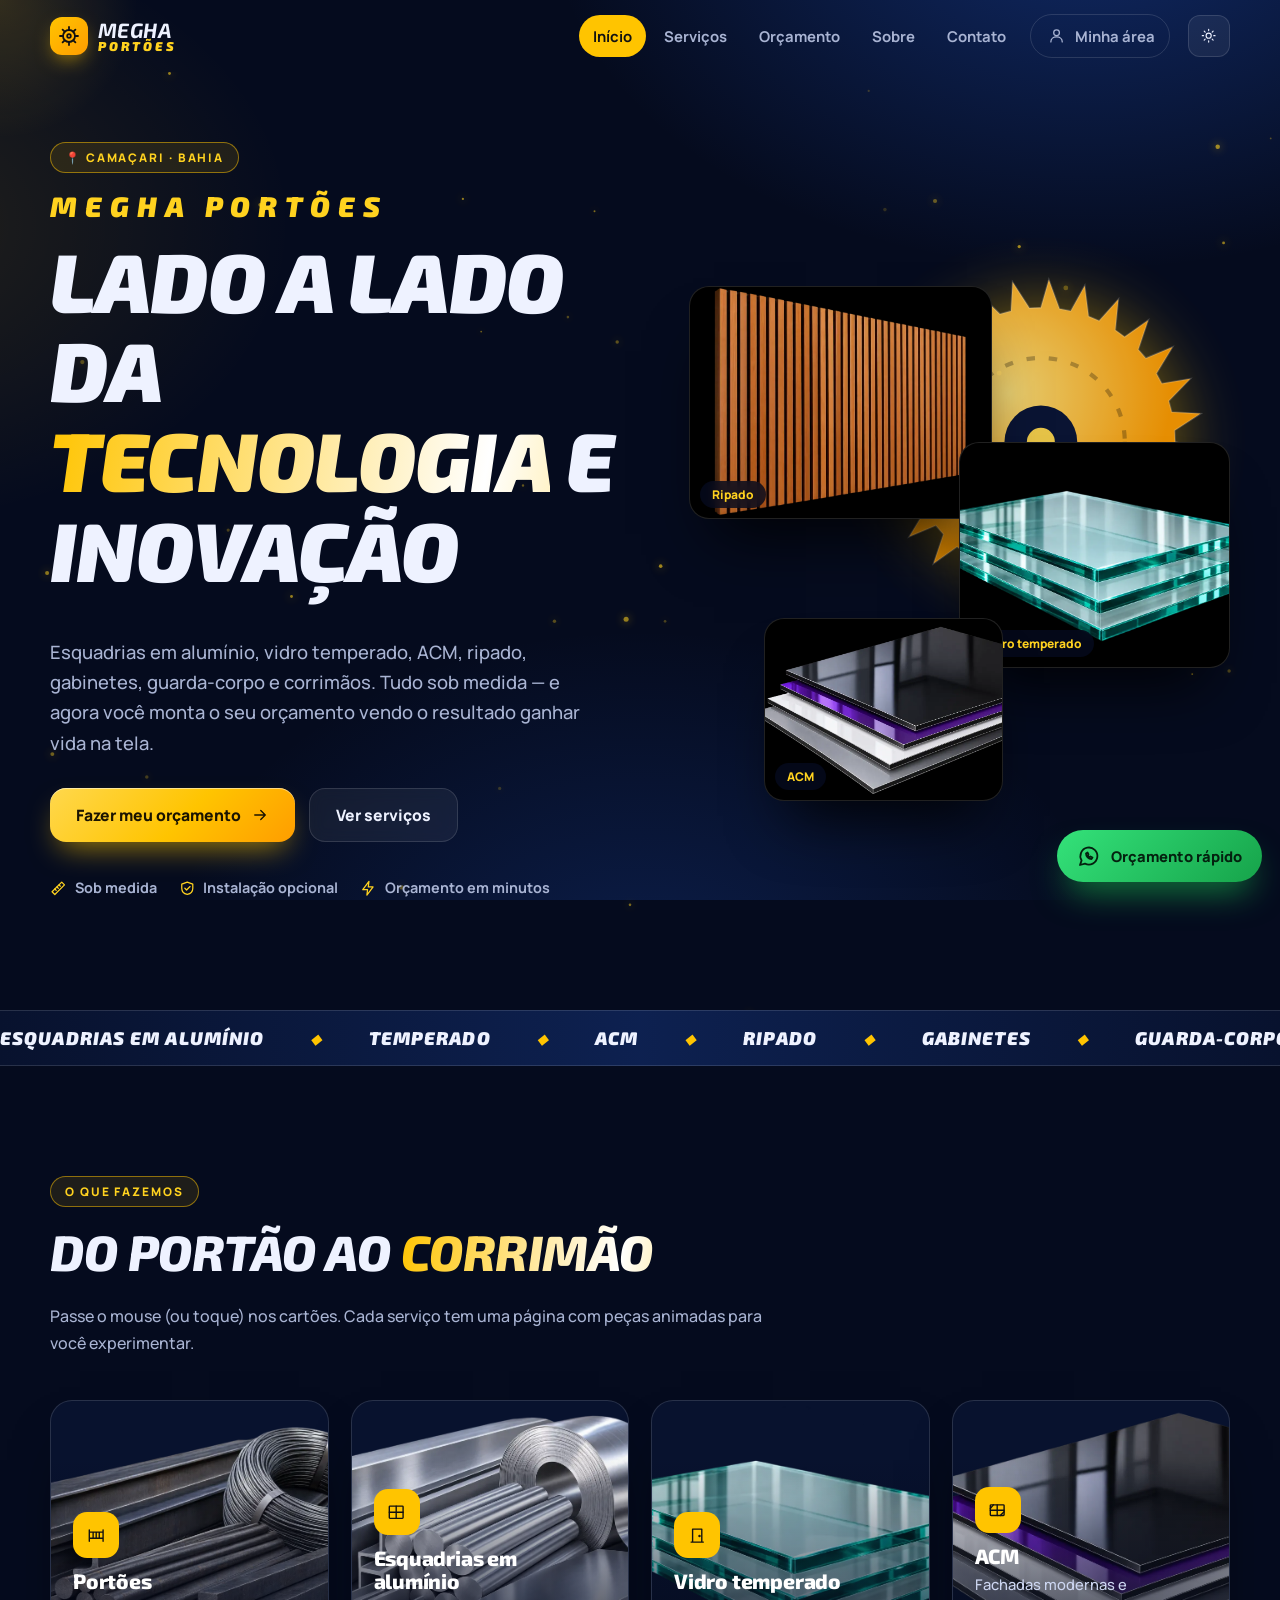
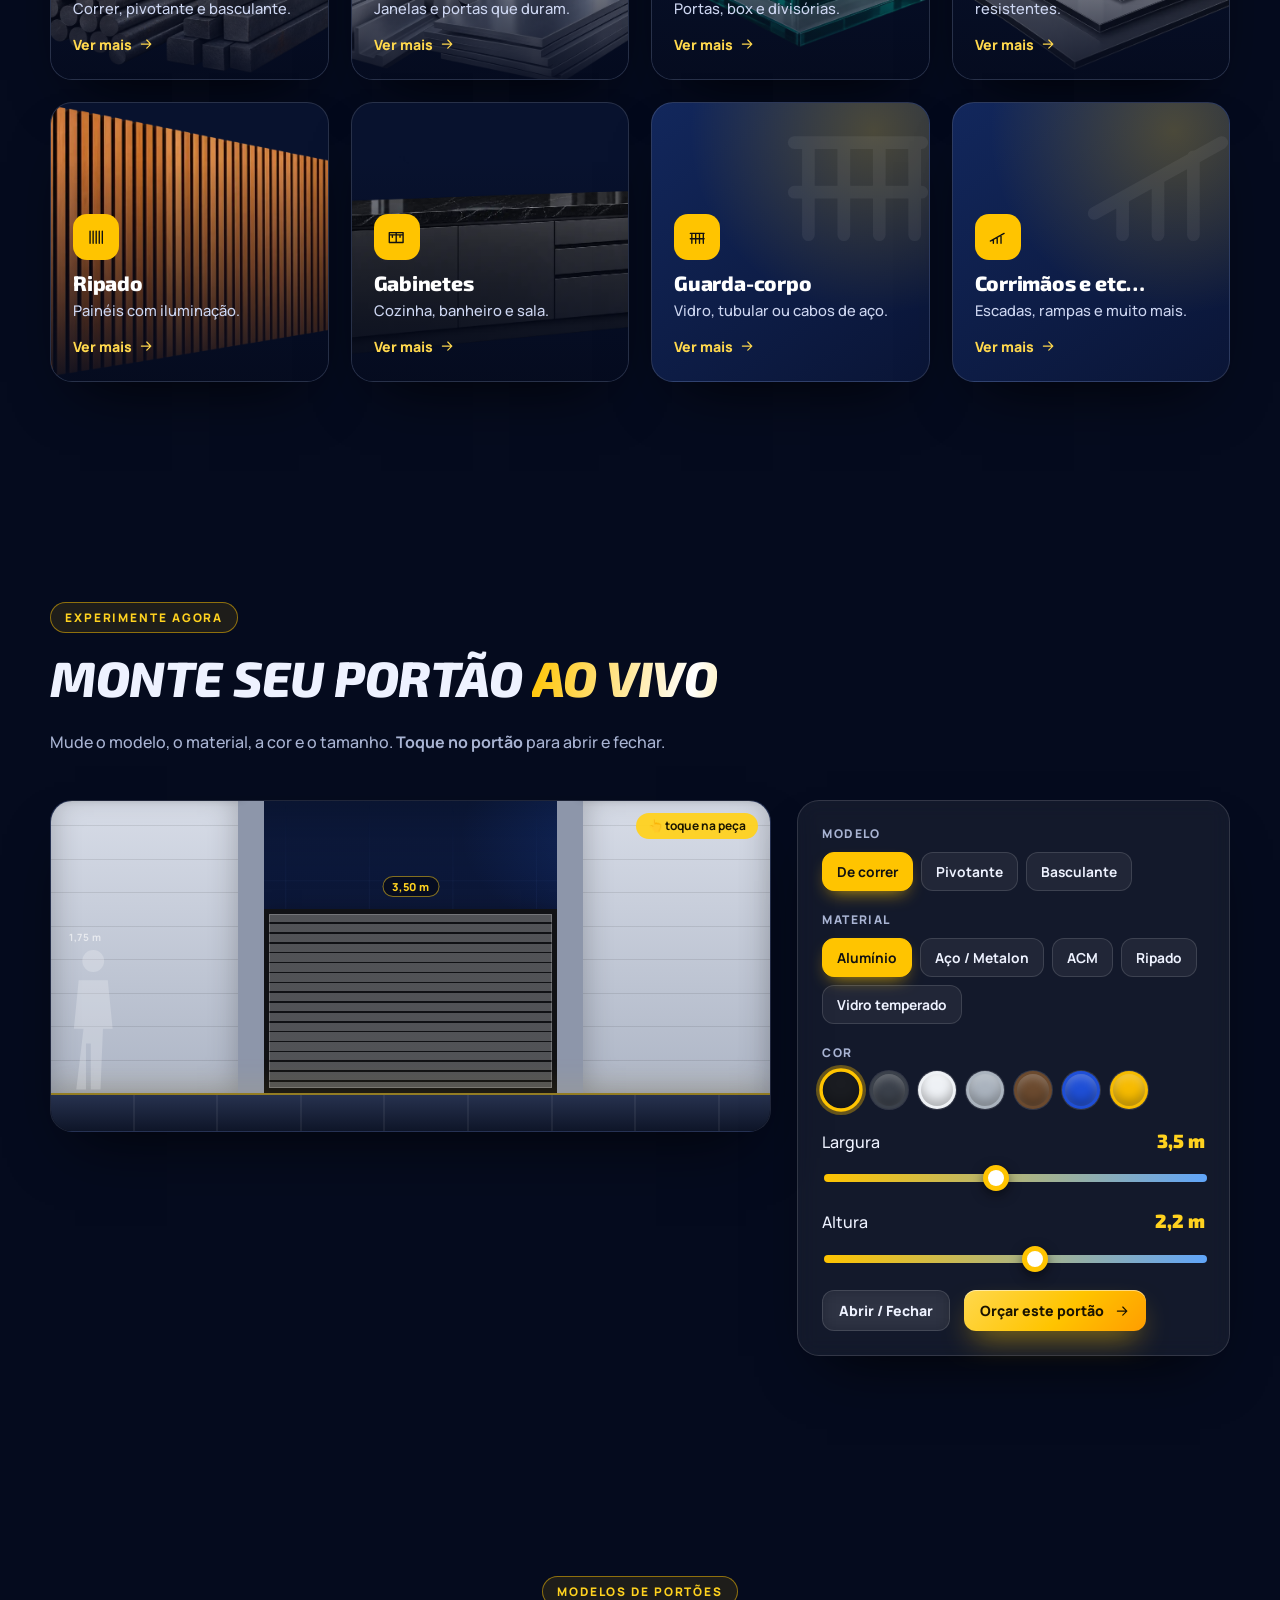
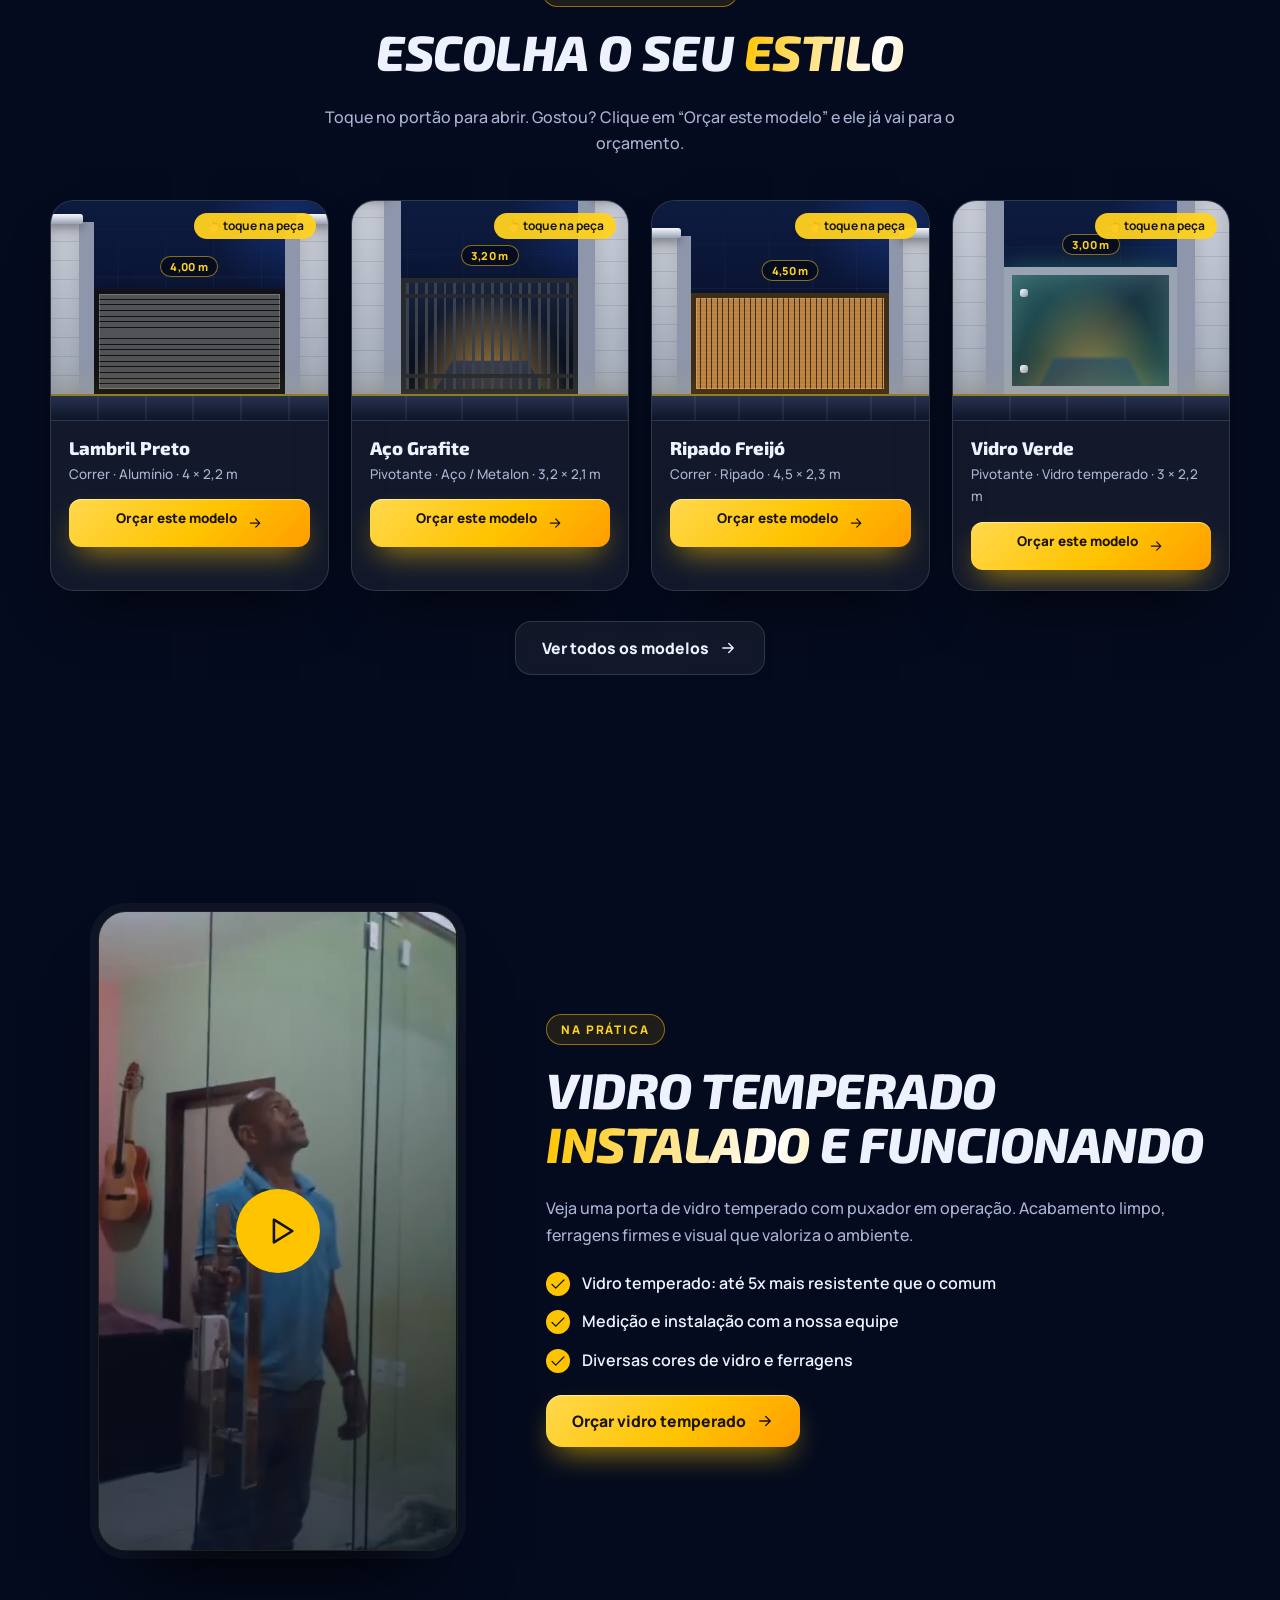
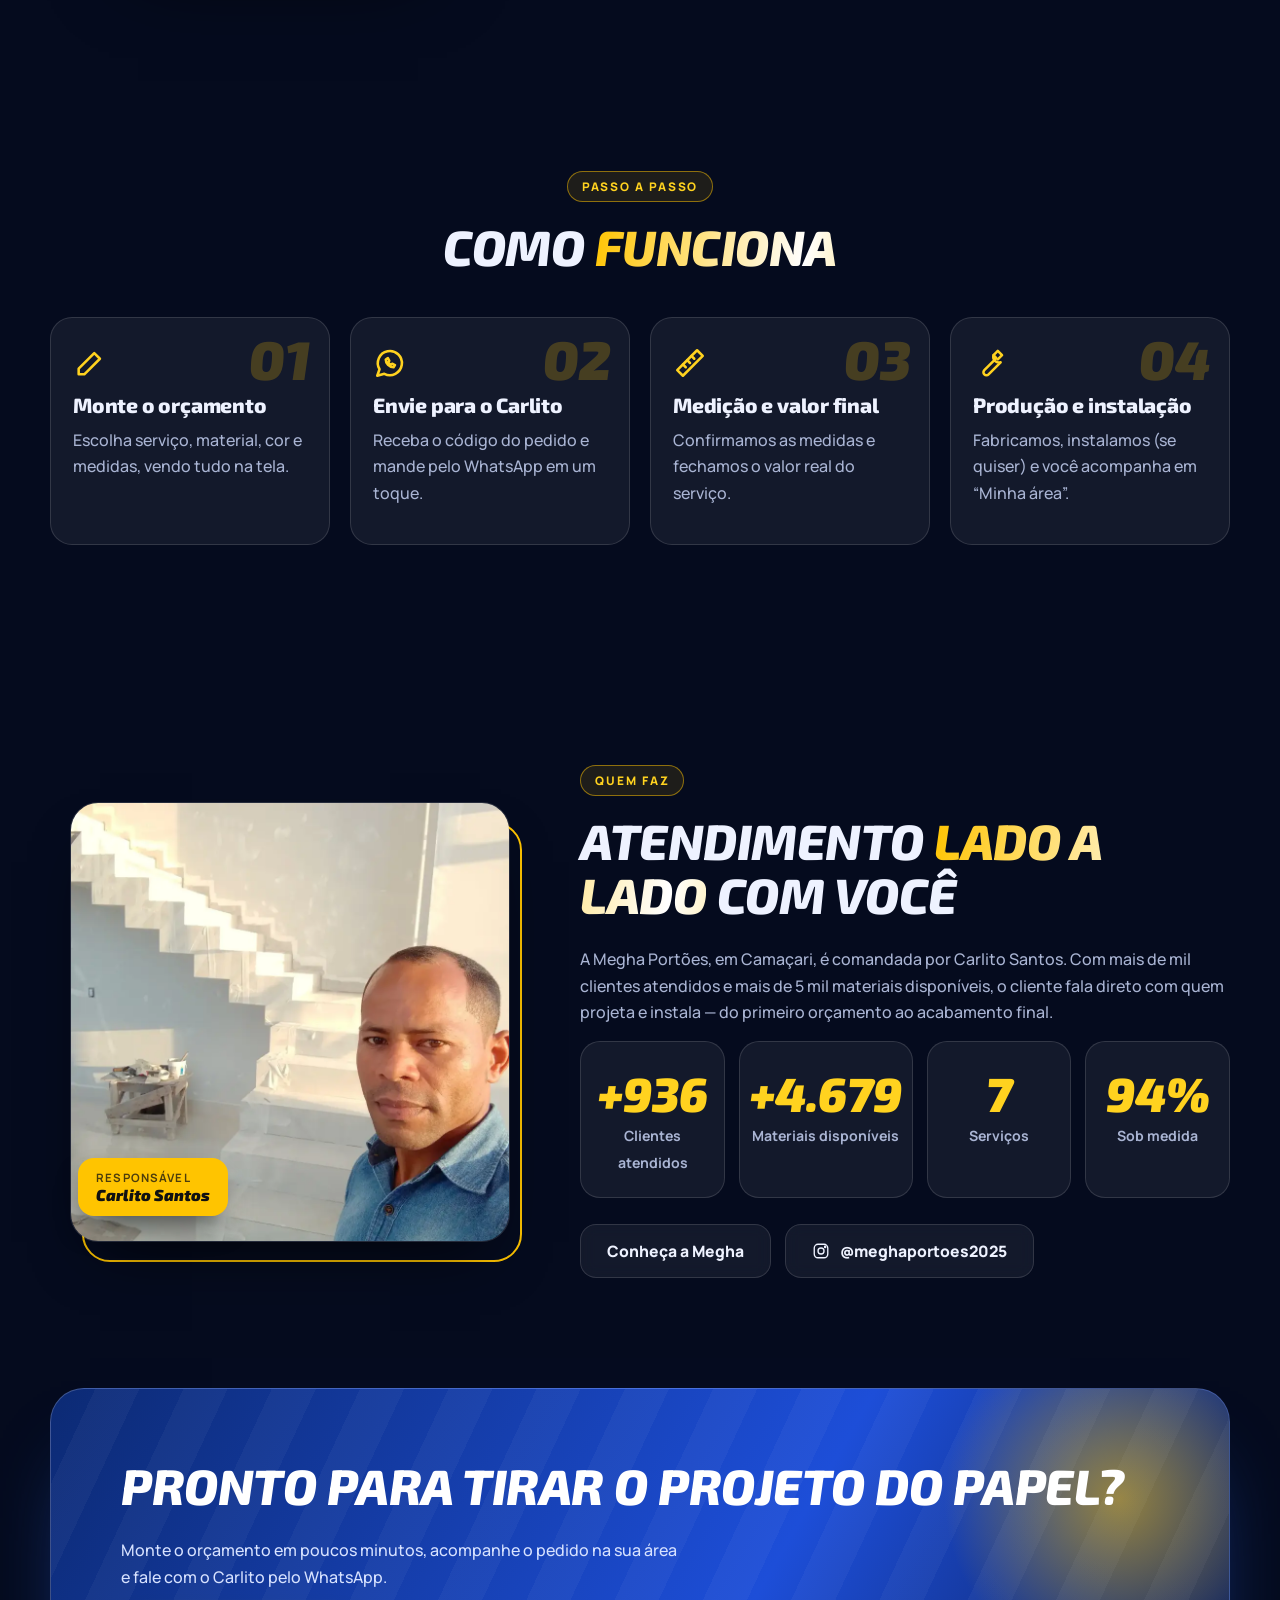
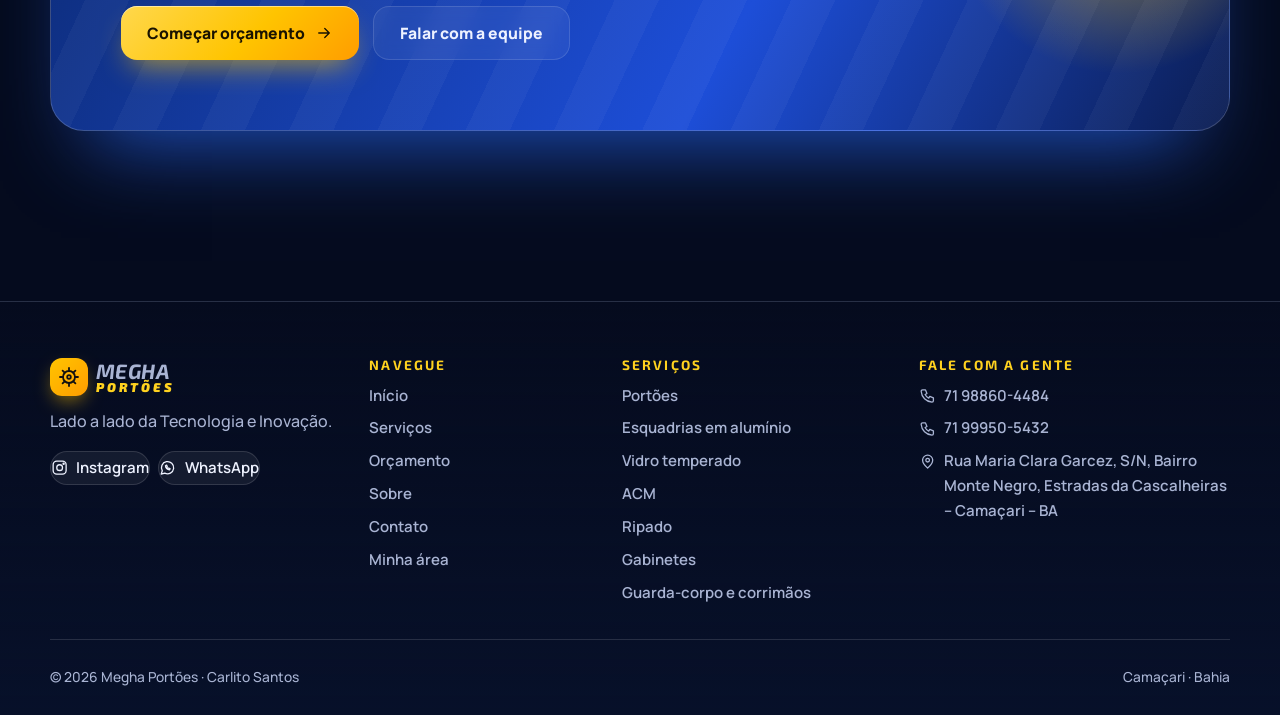
==== commit 6c522ad1: "Add files via upload" ====
--- a/index.html
+++ b/index.html
@@ -87,16 +87,12 @@
   </div>
 </section>
 
-<!-- FERRAMENTAS -->
+<!-- MODELOS -->
 <section>
   <div class="wrap">
-    <div class="section-head center reveal"><span class="eyebrow">Bancada de trabalho</span><h2>Toque nas <span class="grad">ferramentas</span></h2><p class="muted">Precisão e tecnologia em cada corte. Clique para ligar.</p></div>
-    <div class="tools">
-      <button class="tool reveal" data-tool="saw" type="button" aria-label="Serra circular"><svg class="t" viewBox="0 0 120 120"><g class="blade"><path data-saw="60 60 46 38 24" fill="#d5dcea" stroke="#6b7690" stroke-width="1"/><circle cx="60" cy="60" r="14" fill="#243055"/><circle cx="60" cy="60" r="4" fill="#ffc400"/></g><circle class="spark" cx="100" cy="46" r="3"/><circle class="spark" cx="104" cy="60" r="2.5"/><circle class="spark" cx="98" cy="72" r="3"/></svg><b>Serra circular</b><small>Corte de precisão</small></button>
-      <button class="tool reveal" data-tool="tape" style="--d:.08s" type="button" aria-label="Trena"><svg class="t" viewBox="0 0 120 120"><rect x="14" y="34" width="52" height="52" rx="16" fill="#ffc400"/><circle cx="40" cy="60" r="12" fill="#0b1636"/><circle cx="40" cy="60" r="4" fill="#ffc400"/><rect class="tape-strip" x="60" y="66" width="12" height="12" fill="#ffd84d" stroke="#111" stroke-width="1" stroke-dasharray="1 5"/><rect x="60" y="58" width="6" height="26" rx="2" fill="#111"/></svg><b>Trena</b><small>Medida certa</small></button>
-      <button class="tool reveal" data-tool="level" style="--d:.16s" type="button" aria-label="Nível"><svg class="t" viewBox="0 0 120 120"><rect x="6" y="44" width="108" height="32" rx="8" fill="#ffc400"/><rect x="40" y="52" width="40" height="16" rx="8" fill="#e8fff0"/><circle class="bubble" cx="60" cy="60" r="6" fill="#22c55e"/><line x1="50" y1="52" x2="50" y2="68" stroke="#111" stroke-width="1.5"/><line x1="70" y1="52" x2="70" y2="68" stroke="#111" stroke-width="1.5"/><circle cx="20" cy="60" r="5" fill="#0b1636"/><circle cx="100" cy="60" r="5" fill="#0b1636"/></svg><b>Nível</b><small>Tudo no prumo</small></button>
-      <button class="tool reveal" data-tool="drill" style="--d:.24s" type="button" aria-label="Furadeira"><svg class="t" viewBox="0 0 120 120"><g class="drill-body"><path d="M18 40h56a8 8 0 0 1 8 8v12H62l-6 36H40l4-36H18z" fill="#2563eb"/><rect x="82" y="46" width="14" height="10" fill="#aab3be"/><path d="M96 51h16" stroke="#e7ecf5" stroke-width="3" stroke-linecap="round" class="bit" stroke-dasharray="5 3"/><circle cx="30" cy="48" r="4" fill="#ffc400"/></g></svg><b>Furadeira</b><small>Furo certeiro</small></button>
-    </div>
+    <div class="section-head center reveal"><span class="eyebrow">Modelos de portões</span><h2>Escolha o seu <span class="grad">estilo</span></h2><p class="muted">Toque no portão para abrir. Gostou? Clique em “Orçar este modelo” e ele já vai para o orçamento.</p></div>
+    <div class="grid g4"><article class="model-card reveal" style="--d:0.0s"><div class="model-stage" data-piece-mini='{"key": "portao", "tipo": "correr", "material": "aluminio", "cor": "#1a1c21", "w": 4, "h": 2.2}'></div><div class="model-info"><b>Lambril Preto</b><span class="muted">Correr · Alumínio · 4 × 2,2 m</span><a class="btn sm" href="orcamento.html?s=portao&tipo=correr&m=aluminio&c=1a1c21&w=4&h=2.2"><span>Orçar este modelo</span><svg class="ic"><use href="#i-arrow"/></svg></a></div></article><article class="model-card reveal" style="--d:0.07s"><div class="model-stage" data-piece-mini='{"key": "portao", "tipo": "pivotante", "material": "aco", "cor": "#3b414b", "w": 3.2, "h": 2.1}'></div><div class="model-info"><b>Aço Grafite</b><span class="muted">Pivotante · Aço / Metalon · 3,2 × 2,1 m</span><a class="btn sm" href="orcamento.html?s=portao&tipo=pivotante&m=aco&c=3b414b&w=3.2&h=2.1"><span>Orçar este modelo</span><svg class="ic"><use href="#i-arrow"/></svg></a></div></article><article class="model-card reveal" style="--d:0.14s"><div class="model-stage" data-piece-mini='{"key": "portao", "tipo": "correr", "material": "ripado", "cor": "#b9803f", "w": 4.5, "h": 2.3}'></div><div class="model-info"><b>Ripado Freijó</b><span class="muted">Correr · Ripado · 4,5 × 2,3 m</span><a class="btn sm" href="orcamento.html?s=portao&tipo=correr&m=ripado&c=b9803f&w=4.5&h=2.3"><span>Orçar este modelo</span><svg class="ic"><use href="#i-arrow"/></svg></a></div></article><article class="model-card reveal" style="--d:0.21000000000000002s"><div class="model-stage" data-piece-mini='{"key": "portao", "tipo": "pivotante", "material": "vidro", "cor": "#3fb89a", "w": 3, "h": 2.2}'></div><div class="model-info"><b>Vidro Verde</b><span class="muted">Pivotante · Vidro temperado · 3 × 2,2 m</span><a class="btn sm" href="orcamento.html?s=portao&tipo=pivotante&m=vidro&c=3fb89a&w=3&h=2.2"><span>Orçar este modelo</span><svg class="ic"><use href="#i-arrow"/></svg></a></div></article></div>
+    <p style="text-align:center;margin-top:30px"><a class="btn ghost" href="servicos.html#modelos"><span>Ver todos os modelos</span><svg class="ic"><use href="#i-arrow"/></svg></a></p>
   </div>
 </section>
 
@@ -141,12 +137,12 @@
     <div class="reveal" style="--d:.1s">
       <span class="eyebrow">Quem faz</span>
       <h2>Atendimento <span class="grad">lado a lado</span> com você</h2>
-      <p class="muted">A Megha Portões, em Camaçari, é comandada por Carlito Santos. Aqui o cliente fala direto com quem projeta e instala — do primeiro orçamento ao acabamento final.</p>
+      <p class="muted">A Megha Portões, em Camaçari, é comandada por Carlito Santos. Com mais de mil clientes atendidos e mais de 5 mil materiais disponíveis, o cliente fala direto com quem projeta e instala — do primeiro orçamento ao acabamento final.</p>
       <div class="stats">
+        <div class="stat"><b data-count="1000" data-prefix="+">0</b><span>Clientes atendidos</span></div>
+        <div class="stat"><b data-count="5000" data-prefix="+">0</b><span>Materiais disponíveis</span></div>
         <div class="stat"><b data-count="8">0</b><span>Serviços</span></div>
-        <div class="stat"><b data-count="6">0</b><span>Materiais</span></div>
         <div class="stat"><b data-count="100" data-suffix="%">0</b><span>Sob medida</span></div>
-        <div class="stat"><b data-count="2">0</b><span>WhatsApps</span></div>
       </div>
       <div class="cta-row" style="margin-top:26px"><a class="btn ghost" href="sobre.html"><span>Conheça a Megha</span></a><a class="btn ghost" href="https://www.instagram.com/meghaportoes2025/" target="_blank" rel="noopener"><svg class="ic"><use href="#i-instagram"/></svg><span>@meghaportoes2025</span></a></div>
     </div>
--- a/style.css
+++ b/style.css
@@ -355,3 +355,35 @@
 .quote > * { min-width: 0; }
 .portrait::before { inset: 20px -12px -20px 12px; }
 .portrait .tag { left: 8px; }
+
+/* ---------- fontes por página ---------- */
+.brand-txt, .stat b, .code-sm, .code, .price-card b { font-family: 'Exo 2', 'Segoe UI', sans-serif; }
+body.f-oswald { --font-head: 'Oswald', 'Exo 2', sans-serif; }
+body.f-sora { --font-head: 'Sora', 'Exo 2', sans-serif; }
+body.f-serif { --font-head: 'Playfair Display', Georgia, serif; }
+body.f-raj { --font-head: 'Rajdhani', 'Exo 2', sans-serif; }
+body.f-oswald h1, body.f-oswald h2, body.f-sora h1, body.f-sora h2, body.f-serif h1, body.f-serif h2, body.f-raj h1, body.f-raj h2 { font-style: normal; }
+body.f-oswald h1, body.f-oswald h2 { letter-spacing: .02em; font-weight: 700; }
+body.f-sora h1, body.f-sora h2 { text-transform: none; font-weight: 800; letter-spacing: -.03em; }
+body.f-serif h1, body.f-serif h2 { text-transform: none; font-weight: 800; }
+body.f-raj h1, body.f-raj h2 { font-weight: 700; letter-spacing: .03em; }
+body.f-sora .avatar, body.f-serif .portrait .tag { font-style: normal; }
+
+/* ---------- modelos de portões ---------- */
+.model-card { border-radius: 24px; background: var(--surface); border: 1px solid var(--line); overflow: hidden; box-shadow: var(--shadow); display: flex; flex-direction: column; transition: transform .3s var(--ease), border-color .3s; }
+.model-card:hover { transform: translateY(-6px); border-color: var(--yellow); }
+.model-stage { height: 220px; } .model-card .model-stage.stage { border-radius: 0; border: 0; border-bottom: 1px solid var(--line); box-shadow: none; min-height: 0; }
+.model-info { padding: 16px 18px 20px; display: grid; gap: 4px; } .model-info b { font: 800 1.15rem var(--font-head); } .model-info span { font-size: .84rem; margin-bottom: 10px; }
+
+/* ---------- foto de referência e perfil ---------- */
+.upload { display: flex; flex-wrap: wrap; gap: 12px; align-items: center; }
+.thumbs { display: flex; flex-wrap: wrap; gap: 10px; margin-top: 12px; }
+.thumbs .th { position: relative; width: 84px; height: 84px; border-radius: 14px; overflow: hidden; border: 1px solid var(--line); animation: swap .5s var(--ease); }
+.thumbs .th img { width: 100%; height: 100%; object-fit: cover; cursor: zoom-in; }
+.thumbs .th button { position: absolute; top: 4px; right: 4px; width: 24px; height: 24px; border-radius: 50%; border: 0; background: rgba(0, 0, 0, .75); color: #fff; cursor: pointer; font-size: .8rem; line-height: 1; }
+.order .thumbs .th { width: 70px; height: 70px; } .order .thumbs { margin: 0 0 16px; }
+.area-link .av { display: inline-grid; place-items: center; width: 24px; height: 24px; border-radius: 50%; overflow: hidden; flex: none; }
+.area-link .av.has { box-shadow: 0 0 0 2px var(--yellow); } .area-link .av img { width: 100%; height: 100%; object-fit: cover; }
+.avatar { overflow: hidden; position: relative; } .avatar img { width: 100%; height: 100%; object-fit: cover; }
+.avatar-edit { display: flex; gap: 8px; flex-wrap: wrap; margin-top: 8px; }
+.seg { display: inline-flex; align-items: center; gap: 7px; }
